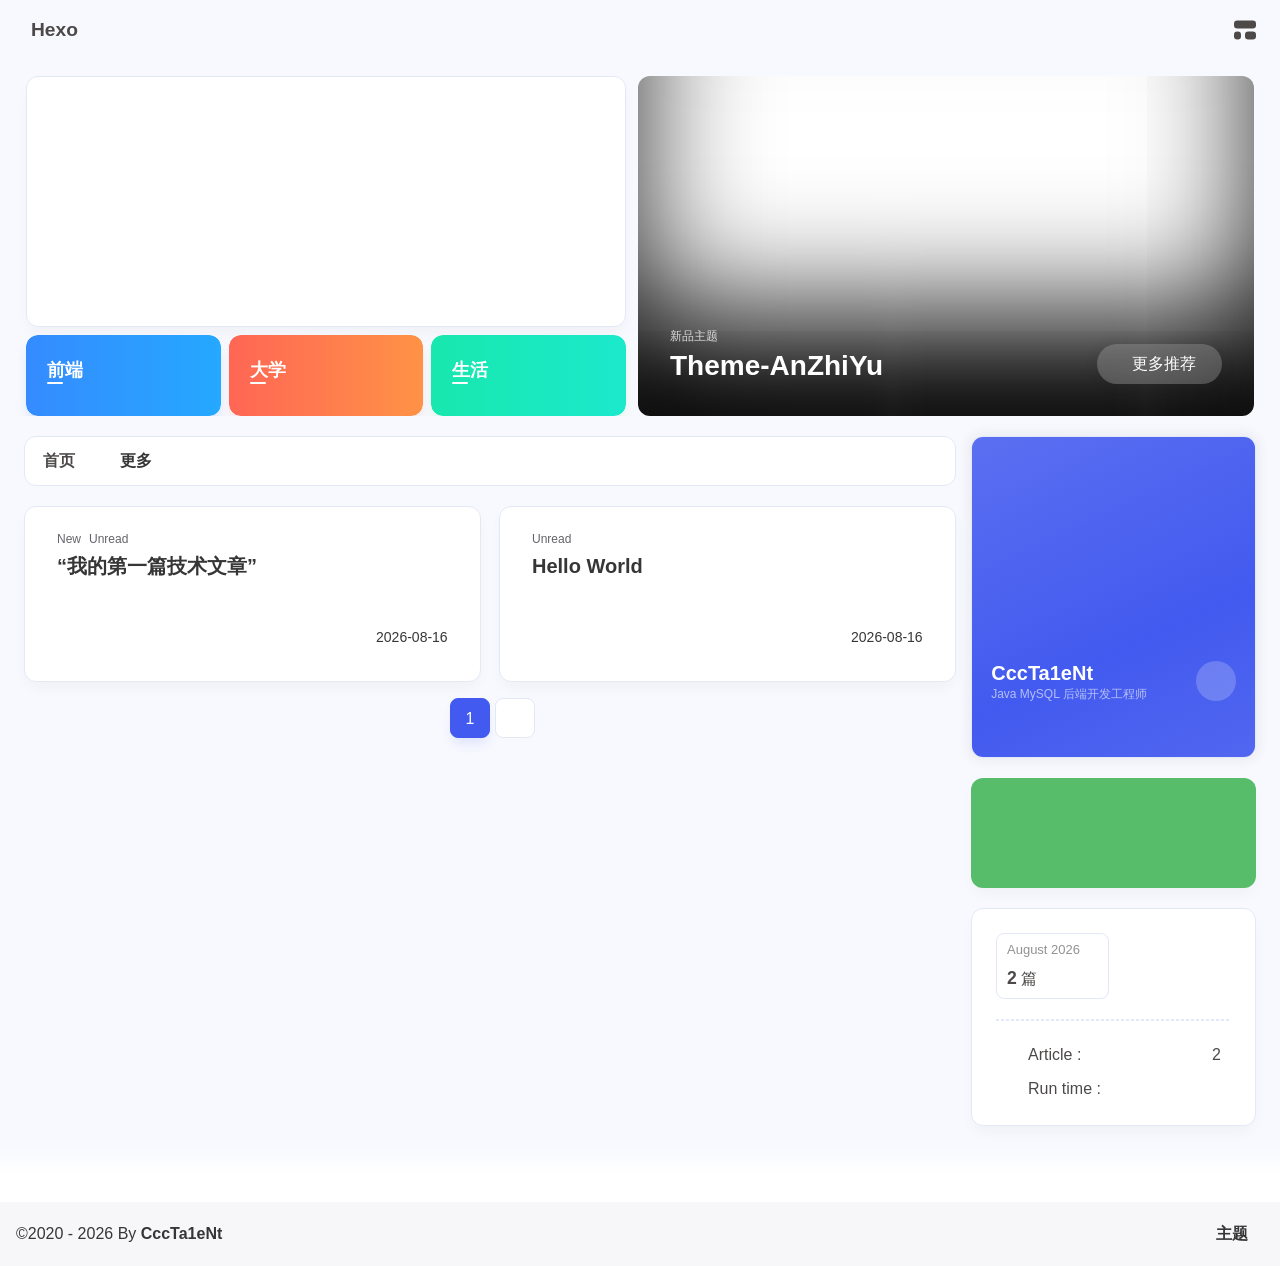
==== index.html @ f7c71536 "Site updated: 2026-08-25 14:00:58" ====
<!DOCTYPE html><html lang="en" data-theme="light"><head><meta charset="UTF-8"><meta http-equiv="X-UA-Compatible" content="IE=edge"><meta name="viewport" content="width=device-width, initial-scale=1.0, user-scalable=no"><title>Hexo - Java MySQL 后端开发工程师</title><meta name="author" content="CccTa1eNt"><meta name="copyright" content="CccTa1eNt"><meta name="format-detection" content="telephone=no"><meta name="theme-color" content="#f7f9fe"><meta name="mobile-web-app-capable" content="yes"><meta name="apple-touch-fullscreen" content="yes"><meta name="apple-mobile-web-app-title" content="Hexo"><meta name="application-name" content="Hexo"><meta name="apple-mobile-web-app-capable" content="yes"><meta name="apple-mobile-web-app-status-bar-style" content="#f7f9fe"><meta property="og:type" content="website"><meta property="og:title" content="Hexo"><meta property="og:url" content="https://cccta1ent.github.io/index.html"><meta property="og:site_name" content="Hexo"><meta property="og:description"><meta property="og:locale" content="en"><meta property="og:image" content="https://cccta1ent.github.io/image/%E5%A4%B4%E5%83%8F.jpg"><meta property="article:author" content="CccTa1eNt"><meta property="article:tag"><meta name="twitter:card" content="summary"><meta name="twitter:image" content="https://cccta1ent.github.io/image/%E5%A4%B4%E5%83%8F.jpg"><meta name="description"><link rel="shortcut icon" href="/favicon.ico"><link rel="canonical" href="https://cccta1ent.github.io/"><link rel="preconnect" href="//cdn.cbd.int"/><meta name="google-site-verification" content="xxx"/><meta name="baidu-site-verification" content="code-xxx"/><meta name="msvalidate.01" content="xxx"/><link rel="stylesheet" href="/css/index.css"><link rel="stylesheet" href="https://cdn.cbd.int/node-snackbar@0.1.16/dist/snackbar.min.css" media="print" onload="this.media='all'"><link rel="stylesheet" href="https://cdn.cbd.int/@fancyapps/ui@6.1.6/dist/fancybox/fancybox.css" media="print" onload="this.media='all'"><script>const GLOBAL_CONFIG = {
  linkPageTop: undefined,
  peoplecanvas: {"enable":true,"img":"https://upload-bbs.miyoushe.com/upload/2024/07/27/125766904/ba62475f396df9de3316a08ed9e65d86_5680958632268053399..png"},
  postHeadAiDescription: {"enable":true,"gptName":"AnZhiYu","mode":"local","switchBtn":false,"btnLink":"https://afdian.net/item/886a79d4db6711eda42a52540025c377","randomNum":3,"basicWordCount":1000,"key":"xxxx","Referer":"https://xx.xx/"},
  diytitle: {"enable":true,"leaveTitle":"w(ﾟДﾟ)w 不要走！再看看嘛！","backTitle":"♪(^∇^*)欢迎肥来！"},
  LA51: undefined,
  greetingBox: undefined,
  twikooEnvId: '',
  commentBarrageConfig:undefined,
  music_page_default: "nav_music",
  root: '/',
  preloader: {"source":3},
  friends_vue_info: undefined,
  navMusic: true,
  mainTone: undefined,
  authorStatus: undefined,
  algolia: undefined,
  localSearch: undefined,
  translate: {"defaultEncoding":2,"translateDelay":0,"msgToTraditionalChinese":"繁","msgToSimplifiedChinese":"简","rightMenuMsgToTraditionalChinese":"转为繁体","rightMenuMsgToSimplifiedChinese":"转为简体"},
  noticeOutdate: undefined,
  highlight: {"plugin":"highlight.js","highlightCopy":true,"highlightLang":true,"highlightHeightLimit":330},
  copy: {
    success: 'Copy successfully',
    error: 'Copy error',
    noSupport: 'The browser does not support'
  },
  relativeDate: {
    homepage: false,
    simplehomepage: true,
    post: false
  },
  runtime: 'days',
  date_suffix: {
    just: 'Just',
    min: 'minutes ago',
    hour: 'hours ago',
    day: 'days ago',
    month: 'months ago'
  },
  copyright: {"copy":true,"copyrightEbable":false,"limitCount":50,"languages":{"author":"Author: CccTa1eNt","link":"Link: ","source":"Source: Hexo","info":"Copyright is owned by the author. For commercial reprints, please contact the author for authorization. For non-commercial reprints, please indicate the source.","copySuccess":"Copy success, copy and reprint please mark the address of this article"}},
  lightbox: 'fancybox',
  Snackbar: {"chs_to_cht":"Traditional Chinese Activated Manually","cht_to_chs":"Simplified Chinese Activated Manually","day_to_night":"Dark Mode Activated Manually","night_to_day":"Light Mode Activated Manually","bgLight":"#425AEF","bgDark":"#1f1f1f","position":"top-center"},
  source: {
    justifiedGallery: {
      js: 'https://cdn.cbd.int/flickr-justified-gallery@2.2.0/dist/fjGallery.min.js',
      css: 'https://cdn.cbd.int/flickr-justified-gallery@2.2.0/dist/fjGallery.css'
    }
  },
  isPhotoFigcaption: false,
  islazyload: true,
  isAnchor: false,
  shortcutKey: undefined,
  autoDarkmode: true
}</script><script id="config-diff">var GLOBAL_CONFIG_SITE = {
  configTitle: 'Hexo',
  title: 'Hexo',
  postAI: '',
  pageFillDescription: '',
  isPost: false,
  isHome: true,
  isHighlightShrink: false,
  isToc: false,
  postUpdate: '2026-08-25 14:00:48',
  postMainColor: '',
}</script><noscript><style type="text/css">
  #nav {
    opacity: 1
  }
  .justified-gallery img {
    opacity: 1
  }

  #recent-posts time,
  #post-meta time {
    display: inline !important
  }
</style></noscript><script>(win=>{
      win.saveToLocal = {
        set: (key, value, ttl) => {
          if (ttl === 0) return
          const now = Date.now()
          const expiry = now + ttl * 86400000
          const item = {
            value,
            expiry
          }
          localStorage.setItem(key, JSON.stringify(item))
        },
      
        get: key => {
          const itemStr = localStorage.getItem(key)
      
          if (!itemStr) {
            return undefined
          }
          const item = JSON.parse(itemStr)
          const now = Date.now()
      
          if (now > item.expiry) {
            localStorage.removeItem(key)
            return undefined
          }
          return item.value
        }
      }
    
      win.getScript = (url, attr = {}) => new Promise((resolve, reject) => {
        const script = document.createElement('script')
        script.src = url
        script.async = true
        script.onerror = reject
        script.onload = script.onreadystatechange = function() {
          const loadState = this.readyState
          if (loadState && loadState !== 'loaded' && loadState !== 'complete') return
          script.onload = script.onreadystatechange = null
          resolve()
        }

        Object.keys(attr).forEach(key => {
          script.setAttribute(key, attr[key])
        })

        document.head.appendChild(script)
      })
    
      win.getCSS = (url, id = false) => new Promise((resolve, reject) => {
        const link = document.createElement('link')
        link.rel = 'stylesheet'
        link.href = url
        if (id) link.id = id
        link.onerror = reject
        link.onload = link.onreadystatechange = function() {
          const loadState = this.readyState
          if (loadState && loadState !== 'loaded' && loadState !== 'complete') return
          link.onload = link.onreadystatechange = null
          resolve()
        }
        document.head.appendChild(link)
      })
    
      win.activateDarkMode = () => {
        document.documentElement.setAttribute('data-theme', 'dark')
        if (document.querySelector('meta[name="theme-color"]') !== null) {
          document.querySelector('meta[name="theme-color"]').setAttribute('content', '#18171d')
        }
      }
      win.activateLightMode = () => {
        document.documentElement.setAttribute('data-theme', 'light')
        if (document.querySelector('meta[name="theme-color"]') !== null) {
          document.querySelector('meta[name="theme-color"]').setAttribute('content', '#f7f9fe')
        }
      }
      const t = saveToLocal.get('theme')
    
          const isDarkMode = window.matchMedia('(prefers-color-scheme: dark)').matches
          const isLightMode = window.matchMedia('(prefers-color-scheme: light)').matches
          const isNotSpecified = window.matchMedia('(prefers-color-scheme: no-preference)').matches
          const hasNoSupport = !isDarkMode && !isLightMode && !isNotSpecified

          if (t === undefined) {
            if (isLightMode) activateLightMode()
            else if (isDarkMode) activateDarkMode()
            else if (isNotSpecified || hasNoSupport) {
              const now = new Date()
              const hour = now.getHours()
              const isNight = hour <= 6 || hour >= 18
              isNight ? activateDarkMode() : activateLightMode()
            }
            window.matchMedia('(prefers-color-scheme: dark)').addListener(e => {
              if (saveToLocal.get('theme') === undefined) {
                e.matches ? activateDarkMode() : activateLightMode()
              }
            })
          } else if (t === 'light') activateLightMode()
          else activateDarkMode()
        
      const asideStatus = saveToLocal.get('aside-status')
      if (asideStatus !== undefined) {
        if (asideStatus === 'hide') {
          document.documentElement.classList.add('hide-aside')
        } else {
          document.documentElement.classList.remove('hide-aside')
        }
      }
    
      const detectApple = () => {
        if(/iPad|iPhone|iPod|Macintosh/.test(navigator.userAgent)){
          document.documentElement.classList.add('apple')
        }
      }
      detectApple()
    })(window)</script><meta name="generator" content="Hexo 8.1.2"></head><body data-type="anzhiyu"><div id="web_bg"></div><div id="an_music_bg"></div><div id="loading-box" onclick="document.getElementById(&quot;loading-box&quot;).classList.add(&quot;loaded&quot;)"><div class="loading-bg"><img class="loading-img nolazyload" alt="加载头像" src="https://npm.elemecdn.com/anzhiyu-blog-static@1.0.4/img/avatar.jpg"/><div class="loading-image-dot"></div></div></div><script>const preloader = {
  endLoading: () => {
    document.getElementById('loading-box').classList.add("loaded");
  },
  initLoading: () => {
    document.getElementById('loading-box').classList.remove("loaded")
  }
}
window.addEventListener('load',()=> { preloader.endLoading() })
setTimeout(function(){preloader.endLoading();},10000)

if (true) {
  document.addEventListener('pjax:send', () => { preloader.initLoading() })
  document.addEventListener('pjax:complete', () => { preloader.endLoading() })
}</script><link rel="stylesheet" href="https://cdn.cbd.int/anzhiyu-theme-static@1.1.10/progress_bar/progress_bar.css"/><script async="async" src="https://cdn.cbd.int/pace-js@1.2.4/pace.min.js" data-pace-options="{ &quot;restartOnRequestAfter&quot;:false,&quot;eventLag&quot;:false}"></script><div class="page" id="body-wrap"><header class="not-top-img" id="page-header"><nav id="nav"><div id="nav-group"><span id="blog_name"><a id="site-name" href="/" accesskey="h"><div class="title">Hexo</div><i class="anzhiyufont anzhiyu-icon-house-chimney"></i></a></span><div class="mask-name-container"><div id="name-container"><a id="page-name" href="javascript:anzhiyu.scrollToDest(0, 500)">PAGE_NAME</a></div></div><div id="menus"></div><div id="nav-right"><div class="nav-button" id="randomPost_button"><a class="site-page" onclick="toRandomPost()" title="Random Post" href="javascript:void(0);"><i class="anzhiyufont anzhiyu-icon-dice"></i></a></div><input id="center-console" type="checkbox"/><label class="widget" for="center-console" title="Console" onclick="anzhiyu.switchConsole();"><i class="left"></i><i class="widget center"></i><i class="widget right"></i></label><div id="console"><div class="console-card-group-reward"><ul class="reward-all console-card"><li class="reward-item"><a href="https://npm.elemecdn.com/anzhiyu-blog@1.1.6/img/post/common/qrcode-weichat.png" target="_blank"><img class="post-qr-code-img" alt="微信" src= "[data-uri]" onerror="this.onerror=null,this.src=&quot;/img/404.jpg&quot;" data-lazy-src="https://npm.elemecdn.com/anzhiyu-blog@1.1.6/img/post/common/qrcode-weichat.png"/></a><div class="post-qr-code-desc">微信</div></li><li class="reward-item"><a href="https://npm.elemecdn.com/anzhiyu-blog@1.1.6/img/post/common/qrcode-alipay.png" target="_blank"><img class="post-qr-code-img" alt="支付宝" src= "[data-uri]" onerror="this.onerror=null,this.src=&quot;/img/404.jpg&quot;" data-lazy-src="https://npm.elemecdn.com/anzhiyu-blog@1.1.6/img/post/common/qrcode-alipay.png"/></a><div class="post-qr-code-desc">支付宝</div></li></ul></div><div class="console-card-group"><div class="console-card-group-left"><div class="console-card" id="card-newest-comments"><div class="card-content"><div class="author-content-item-tips">Interaction</div><span class="author-content-item-title"> Newest Comments</span></div><div class="aside-list"><span>loading...</span></div></div></div><div class="console-card-group-right"><div class="console-card tags"><div class="card-content"><div class="author-content-item-tips">Interests</div><span class="author-content-item-title">Find your area of interest</span></div></div><div class="console-card history"><div class="item-headline"><i class="anzhiyufont anzhiyu-icon-box-archiv"></i><span>Articles</span></div><div class="card-archives"><div class="item-headline"><i class="anzhiyufont anzhiyu-icon-archive"></i><span>Archives</span></div><ul class="card-archive-list"><li class="card-archive-list-item"><a class="card-archive-list-link" href="/archives/2026/08/"><span class="card-archive-list-date">August 2026</span><div class="card-archive-list-count-group"><span class="card-archive-list-count">2</span><span>篇</span></div></a></li></ul></div><hr/></div></div></div><div class="button-group"><div class="console-btn-item"><a class="darkmode_switchbutton" title="Toggle Display Mode" href="javascript:void(0);"><i class="anzhiyufont anzhiyu-icon-moon"></i></a></div><div class="console-btn-item" id="consoleHideAside" onclick="anzhiyu.hideAsideBtn()" title="Toggle Sidebar"><a class="asideSwitch"><i class="anzhiyufont anzhiyu-icon-arrows-left-right"></i></a></div><div class="console-btn-item" id="consoleMusic" onclick="anzhiyu.musicToggle()" title="Toggle Music"><a class="music-switch"><i class="anzhiyufont anzhiyu-icon-music"></i></a></div></div><div class="console-mask" onclick="anzhiyu.hideConsole()" href="javascript:void(0);"></div></div><div class="nav-button" id="nav-totop"><a class="totopbtn" href="javascript:void(0);"><i class="anzhiyufont anzhiyu-icon-arrow-up"></i><span id="percent" onclick="anzhiyu.scrollToDest(0,500)">0</span></a></div><div id="toggle-menu"><a class="site-page" href="javascript:void(0);" title="Toggle"><i class="anzhiyufont anzhiyu-icon-bars"></i></a></div></div></div></nav></header><main id="blog-container"><div id="home_top"><div class="swiper_container_card" style="height: auto;width: 100%"><div id="bannerGroup"><div id="random-banner"><video id="hero-banner-video" style="position:absolute;top:0;left:0;width:100%;height:100%;object-fit:cover;pointer-events:none;z-index:1;" autoplay loop muted playsinline preload="auto"><source src="https://d8j0ntlcm91z4.cloudfront.net/user_38xzZboKViGWJOttwIXH07lWA1P/hf_20260317_100335_dc625816-c3c1-4b00-b93e-4cb301cf5ea5.mp4" type="video/mp4"></video><a id="random-hover" href="javascript:toRandomPost()"><i class="anzhiyufont anzhiyu-icon-paper-plane"></i><div class="bannerText">随便逛逛<i class="anzhiyufont anzhiyu-icon-arrow-right"></i></div></a></div><div class="categoryGroup"><div class="categoryItem" style="box-shadow:var(--anzhiyu-shadow-blue)"><a class="categoryButton blue" href="/categories/%E5%89%8D%E7%AB%AF%E5%BC%80%E5%8F%91/"><span class="categoryButtonText">前端</span><i class="anzhiyufont anzhiyu-icon-dove"></i></a></div><div class="categoryItem" style="box-shadow:var(--anzhiyu-shadow-red)"><a class="categoryButton red" href="/categories/%E5%A4%A7%E5%AD%A6%E7%94%9F%E6%B6%AF/"><span class="categoryButtonText">大学</span><i class="anzhiyufont anzhiyu-icon-fire"></i></a></div><div class="categoryItem" style="box-shadow:var(--anzhiyu-shadow-green)"><a class="categoryButton green" href="/categories/%E7%94%9F%E6%B4%BB%E6%97%A5%E5%B8%B8/"><span class="categoryButtonText">生活</span><i class="anzhiyufont anzhiyu-icon-book"></i></a></div></div></div><div class="topGroup"><div class="recent-post-item" onclick="pjax.loadUrl(&quot;/2026/08/16/hello-world/&quot;)"><div class="post_cover left_radius"><a href="2026/08/16/hello-world/" title="Hello World"><span class="recent-post-top-text">荐</span><img class="post_bg" onerror="this.onerror=null;this.src='/img/404.jpg'" alt="cover"></a></div><div class="recent-post-info"><a class="article-title" href="2026/08/16/hello-world/" title="Hello World">Hello World</a></div></div><div class="recent-post-item" onclick="pjax.loadUrl(&quot;/2026/08/16/%E2%80%9C%E6%88%91%E7%9A%84%E7%AC%AC%E4%B8%80%E7%AF%87%E6%8A%80%E6%9C%AF%E6%96%87%E7%AB%A0%E2%80%9D/&quot;)"><div class="post_cover left_radius"><a href="2026/08/16/“我的第一篇技术文章”/" title="“我的第一篇技术文章”"><span class="recent-post-top-text">荐</span><img class="post_bg" onerror="this.onerror=null;this.src='/img/404.jpg'" alt="cover"></a></div><div class="recent-post-info"><a class="article-title" href="2026/08/16/“我的第一篇技术文章”/" title="“我的第一篇技术文章”">“我的第一篇技术文章”</a></div></div><a class="todayCard" id="todayCard" target="_blank" rel="noopener" href="https://docs.anheyu.com/" style="z-index: 1;"><div class="todayCard-info"><div class="todayCard-tips">新品主题</div><div class="todayCard-title">Theme-AnZhiYu</div></div><img class="todayCard-cover" src= "[data-uri]" onerror="this.onerror=null,this.src=&quot;/img/404.jpg&quot;" data-lazy-src="https://bu.dusays.com/2023/05/13/645fa3cf90d70.webp" onerror="this.onerror=null;this.src='/img/404.jpg'" alt="封面"><div class="banner-button-group"><div class="banner-button" onclick="event.stopPropagation();event.preventDefault();anzhiyu.hideTodayCard();"><i class="anzhiyufont anzhiyu-icon-arrow-circle-right"></i><span class="banner-button-text">更多推荐</span></div></div></a></div><link rel="stylesheet"></div></div><script>(function() {
  function initRandomHover() {
    var banner = document.getElementById('random-banner');
    var hover = document.getElementById('random-hover');
    if (!banner || !hover) return;
    banner.onmouseenter = null;
    banner.onmouseleave = null;
    banner.onmouseenter = function() {
      hover.style.opacity = '1';
      hover.style.paddingLeft = '2rem';
      hover.style.background = 'var(--anzhiyu-theme-op-deep)';
      hover.style.backdropFilter = 'blur(15px)';
      hover.style.webkitBackdropFilter = 'blur(15px)';
      hover.style.transition = '0.3s';
      hover.style.cursor = 'pointer';
      hover.style.transform = 'translateZ(0)';
    };
    banner.onmouseleave = function() {
      hover.style.opacity = '';
      hover.style.paddingLeft = '';
      hover.style.background = '';
      hover.style.backdropFilter = '';
      hover.style.webkitBackdropFilter = '';
      hover.style.transition = '';
      hover.style.cursor = '';
      hover.style.transform = '';
    };
  }
  initRandomHover();
  document.addEventListener('pjax:success', function() {
    setTimeout(initRandomHover, 300);
  });
})();</script><div class="layout" id="content-inner"><div class="recent-posts" id="recent-posts"><div id="categoryBar"><div class="category-bar" id="category-bar"><div id="catalog-bar"><div id="catalog-list"><div class="catalog-list-item" id="首页"><a href="/">首页</a></div></div><div class="category-bar-next" id="category-bar-next" onclick="anzhiyu.scrollCategoryBarToRight()"><i class="anzhiyufont anzhiyu-icon-angle-double-right"></i></div><a class="catalog-more" href="/categories/">更多</a></div></div></div><div class="recent-post-item lastestpost-item" onclick="pjax.loadUrl('/2026/08/16/%E2%80%9C%E6%88%91%E7%9A%84%E7%AC%AC%E4%B8%80%E7%AF%87%E6%8A%80%E6%9C%AF%E6%96%87%E7%AB%A0%E2%80%9D/')"><div class="recent-post-info no-cover"><div class="recent-post-info-top"><div class="recent-post-info-top-tips"><span class="newPost">New</span><a class="unvisited-post" href="/2026/08/16/%E2%80%9C%E6%88%91%E7%9A%84%E7%AC%AC%E4%B8%80%E7%AF%87%E6%8A%80%E6%9C%AF%E6%96%87%E7%AB%A0%E2%80%9D/" title="“我的第一篇技术文章”">Unread</a></div><a class="article-title" href="/2026/08/16/%E2%80%9C%E6%88%91%E7%9A%84%E7%AC%AC%E4%B8%80%E7%AF%87%E6%8A%80%E6%9C%AF%E6%96%87%E7%AB%A0%E2%80%9D/" title="“我的第一篇技术文章”">“我的第一篇技术文章”</a></div><div class="article-meta-wrap"><span class="post-meta-date"><i class="anzhiyufont anzhiyu-icon-calendar-days" style="font-size: 15px; display:none"></i><span class="article-meta-label">Created</span><time datetime="2026-08-16T14:45:43.000Z" title="Created 2026-08-16 22:45:43" time="2026-08-16 22:45:43">2026-08-16</time><time class="time_hidden" datetime="2026-08-16T14:45:43.586Z" title="Updated 2026-08-16 22:45:43" time="2026-08-16 22:45:43">2026-08-16</time></span></div><div class="content"></div></div></div><div class="recent-post-item" onclick="pjax.loadUrl('/2026/08/16/hello-world/')"><div class="recent-post-info no-cover"><div class="recent-post-info-top"><div class="recent-post-info-top-tips"><a class="unvisited-post" href="/2026/08/16/hello-world/" title="Hello World">Unread</a></div><a class="article-title" href="/2026/08/16/hello-world/" title="Hello World">Hello World</a></div><div class="article-meta-wrap"><span class="post-meta-date"><i class="anzhiyufont anzhiyu-icon-calendar-days" style="font-size: 15px; display:none"></i><span class="article-meta-label">Created</span><time datetime="2026-08-16T14:39:19.899Z" title="Created 2026-08-16 22:39:19" time="2026-08-16 22:39:19">2026-08-16</time><time class="time_hidden" datetime="2026-08-16T14:39:19.899Z" title="Updated 2026-08-16 22:39:19" time="2026-08-16 22:39:19">2026-08-16</time></span></div><div class="content">Welcome to Hexo! This is your very first post. Check documentation for more info. If you get any problems when using Hexo, you can find the answer in troubleshooting or you can ask me on GitHub.
Quick StartCreate a new post1$ hexo new &quot;My New Post&quot;

More info: Writing
Run server1$ hexo server

More info: Server
Generate static files1$ hexo generate

More info: Generating
Deploy to remote sites1$ hexo deploy

More info: Deployment
</div></div></div><nav id="pagination"><div class="pagination"><span class="page-number current">1</span><div class="toPageGroup"><input id="toPageText" oninput="value=value.replace(/[^0-9]/g,'')" maxlength="3" onkeyup="this.value=this.value.replace(/[^u4e00-u9fa5w]/g,'')" aria-label="toPage"><a id="toPageButton" onclick="anzhiyu.toPage()"><i class="anzhiyufont anzhiyu-icon-angles-right" style="font-weight: inherit; font-size: 1rem;"></i></a></div></div></nav></div><div class="aside-content" id="aside-content"><div class="card-widget card-info"><div class="card-content"><div class="author-info-avatar"><img class="avatar-img" src= "[data-uri]" onerror="this.onerror=null,this.src=&quot;/img/404.jpg&quot;" data-lazy-src="/image/%E5%A4%B4%E5%83%8F.jpg" onerror="this.onerror=null;this.src='/img/friend_404.gif'" alt="avatar"/></div><div class="author-info__description"><div style="line-height:1.38;margin:0.6rem 0;text-align:justify;color:rgba(255, 255, 255, 0.8);">Hi，我是<b style="color:#fff">CccTa1eNt</b>，一位正在学习<b style="color:#fff">Java后端</b>的大学生</div><div style="line-height:1.38;margin:0.6rem 0;text-align:justify;color:rgba(255, 255, 255, 0.8);">在这里会记录我的<b style="color:#fff">学习笔记和心得</b>，还有对<b style="color:#fff">项目</b>的一些展示</div></div><div class="author-info__bottom-group"><a class="author-info__bottom-group-left" href="/"><h1 class="author-info__name">CccTa1eNt</h1><div class="author-info__desc">Java MySQL 后端开发工程师</div></a><div class="card-info-social-icons is-center"><a class="social-icon faa-parent animated-hover" href="https://github.com/CccTa1eNt" target="_blank" title="Github"><i class="anzhiyufont anzhiyu-icon-github"></i></a></div></div></div></div><div class="card-widget anzhiyu-right-widget" id="card-wechat" onclick="null"><div id="flip-wrapper"><div id="flip-content"><div class="face" style="background: url(https://bu.dusays.com/2023/01/13/63c02edf44033.png) center center / 100% no-repeat"></div><div class="back face" style="background: url(https://bu.dusays.com/2023/05/13/645fa415e8694.png) center center / 100% no-repeat"></div></div></div></div><div class="sticky_layout"><div class="card-widget"><div class="card-archives"><div class="item-headline"><i class="anzhiyufont anzhiyu-icon-archive"></i><span>Archives</span></div><ul class="card-archive-list"><li class="card-archive-list-item"><a class="card-archive-list-link" href="/archives/2026/08/"><span class="card-archive-list-date">August 2026</span><div class="card-archive-list-count-group"><span class="card-archive-list-count">2</span><span>篇</span></div></a></li></ul></div><hr/><div class="card-webinfo"><div class="item-headline"><i class="anzhiyufont anzhiyu-icon-chart-line"></i><span>Info</span></div><div class="webinfo"><div class="webinfo-item"><div class="webinfo-item-title"><i class="anzhiyufont anzhiyu-icon-file-lines"></i><div class="item-name">Article :</div></div><div class="item-count">2</div></div><div class="webinfo-item"><div class="webinfo-item-title"><i class="anzhiyufont anzhiyu-icon-stopwatch"></i><div class="item-name">Run time :</div></div><div class="item-count" id="runtimeshow" data-publishDate="2021-03-31T16:00:00.000Z"><i class="anzhiyufont anzhiyu-icon-spinner anzhiyu-spin"></i></div></div></div></div></div></div></div></div></main><footer id="footer"><div id="footer-wrap"></div><div id="footer-bar"><div class="footer-bar-links"><div class="footer-bar-left"><div id="footer-bar-tips"><div class="copyright">&copy;2020 - 2026 By <a class="footer-bar-link" href="/" title="CccTa1eNt" target="_blank">CccTa1eNt</a></div></div><div id="footer-type-tips"></div></div><div class="footer-bar-right"><a class="footer-bar-link" target="_blank" rel="noopener" href="https://github.com/anzhiyu-c/hexo-theme-anzhiyu" title="主题">主题</a></div></div></div></footer></div><div id="sidebar"><div id="menu-mask"></div><div id="sidebar-menus"><div class="sidebar-site-data site-data is-center"><a href="/archives/" title="archive"><div class="headline">Articles</div><div class="length-num">2</div></a><a href="/tags/" title="tag"><div class="headline">Tags</div><div class="length-num">0</div></a><a href="/categories/" title="category"><div class="headline">Categories</div><div class="length-num">0</div></a></div><span class="sidebar-menu-item-title">Function</span><div class="sidebar-menu-item"><a class="darkmode_switchbutton menu-child" href="javascript:void(0);" title="Display Mode"><i class="anzhiyufont anzhiyu-icon-circle-half-stroke"></i><span>Display Mode</span></a></div><div class="back-menu-list-groups"><div class="back-menu-list-group"><div class="back-menu-list-title">网页</div><div class="back-menu-list"><a class="back-menu-item" target="_blank" rel="noopener" href="https://hexo.anheyu.com/" title="博客"><img class="back-menu-item-icon" src= "[data-uri]" onerror="this.onerror=null,this.src=&quot;/img/404.jpg&quot;" data-lazy-src="/img/favicon.ico" alt="博客"/><span class="back-menu-item-text">博客</span></a></div></div><div class="back-menu-list-group"><div class="back-menu-list-title">项目</div><div class="back-menu-list"><a class="back-menu-item" target="_blank" rel="noopener" href="https://image.anheyu.com/" title="安知鱼图床"><img class="back-menu-item-icon" src= "[data-uri]" onerror="this.onerror=null,this.src=&quot;/img/404.jpg&quot;" data-lazy-src="https://image.anheyu.com/favicon.ico" alt="安知鱼图床"/><span class="back-menu-item-text">安知鱼图床</span></a></div></div></div><span class="sidebar-menu-item-title">标签</span></div></div><div id="rightside"><div id="rightside-config-hide"><button id="translateLink" type="button" title="Switch Between Traditional Chinese And Simplified Chinese">繁</button><button id="darkmode" type="button" title="Switch Between Light And Dark Mode"><i class="anzhiyufont anzhiyu-icon-circle-half-stroke"></i></button><button id="hide-aside-btn" type="button" title="Toggle between single-column and double-column"><i class="anzhiyufont anzhiyu-icon-arrows-left-right"></i></button></div><div id="rightside-config-show"><button id="rightside-config" type="button" title="Setting"><i class="anzhiyufont anzhiyu-icon-gear"></i></button><button id="go-up" type="button" title="Back To Top"><i class="anzhiyufont anzhiyu-icon-arrow-up"></i></button></div></div><div id="nav-music"><a id="nav-music-hoverTips" onclick="anzhiyu.musicToggle()" accesskey="m">播放音乐</a><div id="console-music-bg"></div><meting-js id="7568426530" server="netease" type="playlist" mutex="true" preload="none" theme="var(--anzhiyu-main)" data-lrctype="0" order="random" volume="0.7"></meting-js></div><div id="rightMenu"><div class="rightMenu-group rightMenu-small"><div class="rightMenu-item" id="menu-backward"><i class="anzhiyufont anzhiyu-icon-arrow-left"></i></div><div class="rightMenu-item" id="menu-forward"><i class="anzhiyufont anzhiyu-icon-arrow-right"></i></div><div class="rightMenu-item" id="menu-refresh"><i class="anzhiyufont anzhiyu-icon-arrow-rotate-right" style="font-size: 1rem;"></i></div><div class="rightMenu-item" id="menu-top"><i class="anzhiyufont anzhiyu-icon-arrow-up"></i></div></div><div class="rightMenu-group rightMenu-line rightMenuPlugin"><div class="rightMenu-item" id="menu-copytext"><i class="anzhiyufont anzhiyu-icon-copy"></i><span>复制选中文本</span></div><div class="rightMenu-item" id="menu-pastetext"><i class="anzhiyufont anzhiyu-icon-paste"></i><span>粘贴文本</span></div><a class="rightMenu-item" id="menu-commenttext"><i class="anzhiyufont anzhiyu-icon-comment-medical"></i><span>引用到评论</span></a><div class="rightMenu-item" id="menu-newwindow"><i class="anzhiyufont anzhiyu-icon-window-restore"></i><span>新窗口打开</span></div><div class="rightMenu-item" id="menu-copylink"><i class="anzhiyufont anzhiyu-icon-link"></i><span>复制链接地址</span></div><div class="rightMenu-item" id="menu-copyimg"><i class="anzhiyufont anzhiyu-icon-images"></i><span>复制此图片</span></div><div class="rightMenu-item" id="menu-downloadimg"><i class="anzhiyufont anzhiyu-icon-download"></i><span>下载此图片</span></div><div class="rightMenu-item" id="menu-newwindowimg"><i class="anzhiyufont anzhiyu-icon-window-restore"></i><span>新窗口打开图片</span></div><div class="rightMenu-item" id="menu-search"><i class="anzhiyufont anzhiyu-icon-magnifying-glass"></i><span>站内搜索</span></div><div class="rightMenu-item" id="menu-searchBaidu"><i class="anzhiyufont anzhiyu-icon-magnifying-glass"></i><span>百度搜索</span></div><div class="rightMenu-item" id="menu-music-toggle"><i class="anzhiyufont anzhiyu-icon-play"></i><span>播放音乐</span></div><div class="rightMenu-item" id="menu-music-back"><i class="anzhiyufont anzhiyu-icon-backward"></i><span>切换到上一首</span></div><div class="rightMenu-item" id="menu-music-forward"><i class="anzhiyufont anzhiyu-icon-forward"></i><span>切换到下一首</span></div><div class="rightMenu-item" id="menu-music-playlist" onclick="window.open(&quot;https://y.qq.com/n/ryqq/playlist/8802438608&quot;, &quot;_blank&quot;);" style="display: none;"><i class="anzhiyufont anzhiyu-icon-radio"></i><span>查看所有歌曲</span></div><div class="rightMenu-item" id="menu-music-copyMusicName"><i class="anzhiyufont anzhiyu-icon-copy"></i><span>复制歌名</span></div></div><div class="rightMenu-group rightMenu-line rightMenuOther"><a class="rightMenu-item menu-link" id="menu-randomPost"><i class="anzhiyufont anzhiyu-icon-shuffle"></i><span>随便逛逛</span></a><a class="rightMenu-item menu-link" href="/categories/"><i class="anzhiyufont anzhiyu-icon-cube"></i><span>博客分类</span></a><a class="rightMenu-item menu-link" href="/tags/"><i class="anzhiyufont anzhiyu-icon-tags"></i><span>文章标签</span></a></div><div class="rightMenu-group rightMenu-line rightMenuOther"><a class="rightMenu-item" id="menu-copy" href="javascript:void(0);"><i class="anzhiyufont anzhiyu-icon-copy"></i><span>复制地址</span></a><a class="rightMenu-item" id="menu-commentBarrage" href="javascript:void(0);"><i class="anzhiyufont anzhiyu-icon-message"></i><span class="menu-commentBarrage-text">关闭热评</span></a><a class="rightMenu-item" id="menu-darkmode" href="javascript:void(0);"><i class="anzhiyufont anzhiyu-icon-circle-half-stroke"></i><span class="menu-darkmode-text">深色模式</span></a><a class="rightMenu-item" id="menu-translate" href="javascript:void(0);"><i class="anzhiyufont anzhiyu-icon-language"></i><span>轉為繁體</span></a></div></div><div id="rightmenu-mask"></div><div><script src="/js/utils.js"></script><script src="/js/main.js"></script><script src="/js/tw_cn.js"></script><script src="https://cdn.cbd.int/@fancyapps/ui@6.1.6/dist/fancybox/fancybox.umd.js"></script><script src="https://cdn.cbd.int/instant.page@5.2.0/instantpage.js" type="module"></script><script src="https://cdn.cbd.int/vanilla-lazyload@19.1.3/dist/lazyload.iife.min.js"></script><script src="https://cdn.cbd.int/node-snackbar@0.1.16/dist/snackbar.min.js"></script><canvas id="universe"></canvas><script async src="https://npm.elemecdn.com/anzhiyu-theme-static@1.0.0/dark/dark.js"></script><script>// 消除控制台打印
var HoldLog = console.log;
console.log = function () {};
let now1 = new Date();
queueMicrotask(() => {
  const Log = function () {
    HoldLog.apply(console, arguments);
  }; //在恢复前输出日志
  const grt = new Date("04/01/2021 00:00:00"); //此处修改你的建站时间或者网站上线时间
  now1.setTime(now1.getTime() + 250);
  const days = (now1 - grt) / 1000 / 60 / 60 / 24;
  const dnum = Math.floor(days);
  const ascll = [
    `欢迎使用安知鱼!`,
    `生活明朗, 万物可爱`,
    `
        
       █████╗ ███╗   ██╗███████╗██╗  ██╗██╗██╗   ██╗██╗   ██╗
      ██╔══██╗████╗  ██║╚══███╔╝██║  ██║██║╚██╗ ██╔╝██║   ██║
      ███████║██╔██╗ ██║  ███╔╝ ███████║██║ ╚████╔╝ ██║   ██║
      ██╔══██║██║╚██╗██║ ███╔╝  ██╔══██║██║  ╚██╔╝  ██║   ██║
      ██║  ██║██║ ╚████║███████╗██║  ██║██║   ██║   ╚██████╔╝
      ╚═╝  ╚═╝╚═╝  ╚═══╝╚══════╝╚═╝  ╚═╝╚═╝   ╚═╝    ╚═════╝
        
        `,
    "已上线",
    dnum,
    "天",
    "©2020 By 安知鱼 V1.7.1",
  ];
  const ascll2 = [`NCC2-036`, `调用前置摄像头拍照成功，识别为【小笨蛋】.`, `Photo captured: `, `🤪`];

  setTimeout(
    Log.bind(
      console,
      `\n%c${ascll[0]} %c ${ascll[1]} %c ${ascll[2]} %c${ascll[3]}%c ${ascll[4]}%c ${ascll[5]}\n\n%c ${ascll[6]}\n`,
      "color:#425AEF",
      "",
      "color:#425AEF",
      "color:#425AEF",
      "",
      "color:#425AEF",
      ""
    )
  );
  setTimeout(
    Log.bind(
      console,
      `%c ${ascll2[0]} %c ${ascll2[1]} %c \n${ascll2[2]} %c\n${ascll2[3]}\n`,
      "color:white; background-color:#4fd953",
      "",
      "",
      'background:url("https://npm.elemecdn.com/anzhiyu-blog@1.1.6/img/post/common/tinggge.gif") no-repeat;font-size:450%'
    )
  );

  setTimeout(Log.bind(console, "%c WELCOME %c 你好，小笨蛋.", "color:white; background-color:#4f90d9", ""));

  setTimeout(
    console.warn.bind(
      console,
      "%c ⚡ Powered by 安知鱼 %c 你正在访问 CccTa1eNt 的博客.",
      "color:white; background-color:#f0ad4e",
      ""
    )
  );

  setTimeout(Log.bind(console, "%c W23-12 %c 你已打开控制台.", "color:white; background-color:#4f90d9", ""));

  setTimeout(
    console.warn.bind(console, "%c S013-782 %c 你现在正处于监控中.", "color:white; background-color:#d9534f", "")
  );
});</script><script async src="/anzhiyu/random.js"></script><div class="js-pjax"><script>if (typeof gsap === "object") {
  getScript("/js/anzhiyu/people.js", {defer:true})
} else {
  getScript("https://cdn.cbd.int/anzhiyu-theme-static@1.0.0/gsap/gsap.min.js").then(()=>{
    getScript("/js/anzhiyu/people.js", {defer:true})
  });
}</script><input type="hidden" name="page-type" id="page-type" value="anzhiyu"></div><script>var visitorMail = "";
</script><script async data-pjax src="https://cdn.cbd.int/anzhiyu-theme-static@1.0.0/waterfall/waterfall.js"></script><script src="https://cdn.cbd.int/qrcodejs@1.0.0/qrcode.min.js"></script><link rel="stylesheet" href="https://cdn.cbd.int/anzhiyu-theme-static@1.1.9/icon/ali_iconfont_css.css"><link rel="stylesheet" href="https://cdn.cbd.int/anzhiyu-theme-static@1.0.0/aplayer/APlayer.min.css" media="print" onload="this.media='all'"><script src="https://cdn.cbd.int/anzhiyu-blog-static@1.0.1/js/APlayer.min.js"></script><script src="https://cdn.cbd.int/hexo-anzhiyu-music@1.0.1/assets/js/Meting2.min.js"></script><script src="https://cdn.cbd.int/pjax@0.2.8/pjax.min.js"></script><script>let pjaxSelectors = ["head > title","#config-diff","#body-wrap","#rightside-config-hide","#rightside-config-show",".js-pjax"]
var pjax = new Pjax({
  elements: 'a:not([target="_blank"])',
  selectors: pjaxSelectors,
  cacheBust: false,
  analytics: false,
  scrollRestoration: false
})

document.addEventListener('pjax:send', function () {
  // removeEventListener scroll 
  anzhiyu.removeGlobalFnEvent('pjax')
  anzhiyu.removeGlobalFnEvent('themeChange')

  document.getElementById('rightside').classList.remove('rightside-show')
  
  if (window.aplayers) {
    for (let i = 0; i < window.aplayers.length; i++) {
      if (!window.aplayers[i].options.fixed) {
        window.aplayers[i].destroy()
      }
    }
  }

  typeof typed === 'object' && typed.destroy()

  //reset readmode
  const $bodyClassList = document.body.classList
  $bodyClassList.contains('read-mode') && $bodyClassList.remove('read-mode')
})

document.addEventListener('pjax:complete', function () {
  window.refreshFn()

  document.querySelectorAll('script[data-pjax]').forEach(item => {
    const newScript = document.createElement('script')
    const content = item.text || item.textContent || item.innerHTML || ""
    Array.from(item.attributes).forEach(attr => newScript.setAttribute(attr.name, attr.value))
    newScript.appendChild(document.createTextNode(content))
    item.parentNode.replaceChild(newScript, item)
  })

  GLOBAL_CONFIG.islazyload && window.lazyLoadInstance.update()

  typeof panguInit === 'function' && panguInit()

  // google analytics
  typeof gtag === 'function' && gtag('config', '', {'page_path': window.location.pathname});

  // baidu analytics
  typeof _hmt === 'object' && _hmt.push(['_trackPageview',window.location.pathname]);

  typeof loadMeting === 'function' && document.getElementsByClassName('aplayer').length && loadMeting()

  // prismjs
  typeof Prism === 'object' && Prism.highlightAll()
})

document.addEventListener('pjax:error', e => {
  if (e.request.status === 404) {
    pjax.loadUrl('/404.html')
  }
})</script><script charset="UTF-8" src="https://cdn.cbd.int/anzhiyu-theme-static@1.1.5/accesskey/accesskey.js"></script></div><div id="popup-window"><div class="popup-window-title">通知</div><div class="popup-window-divider"></div><div class="popup-window-content"><div class="popup-tip">你好呀</div><div class="popup-link"><i class="anzhiyufont anzhiyu-icon-arrow-circle-right"></i></div></div></div></body></html>
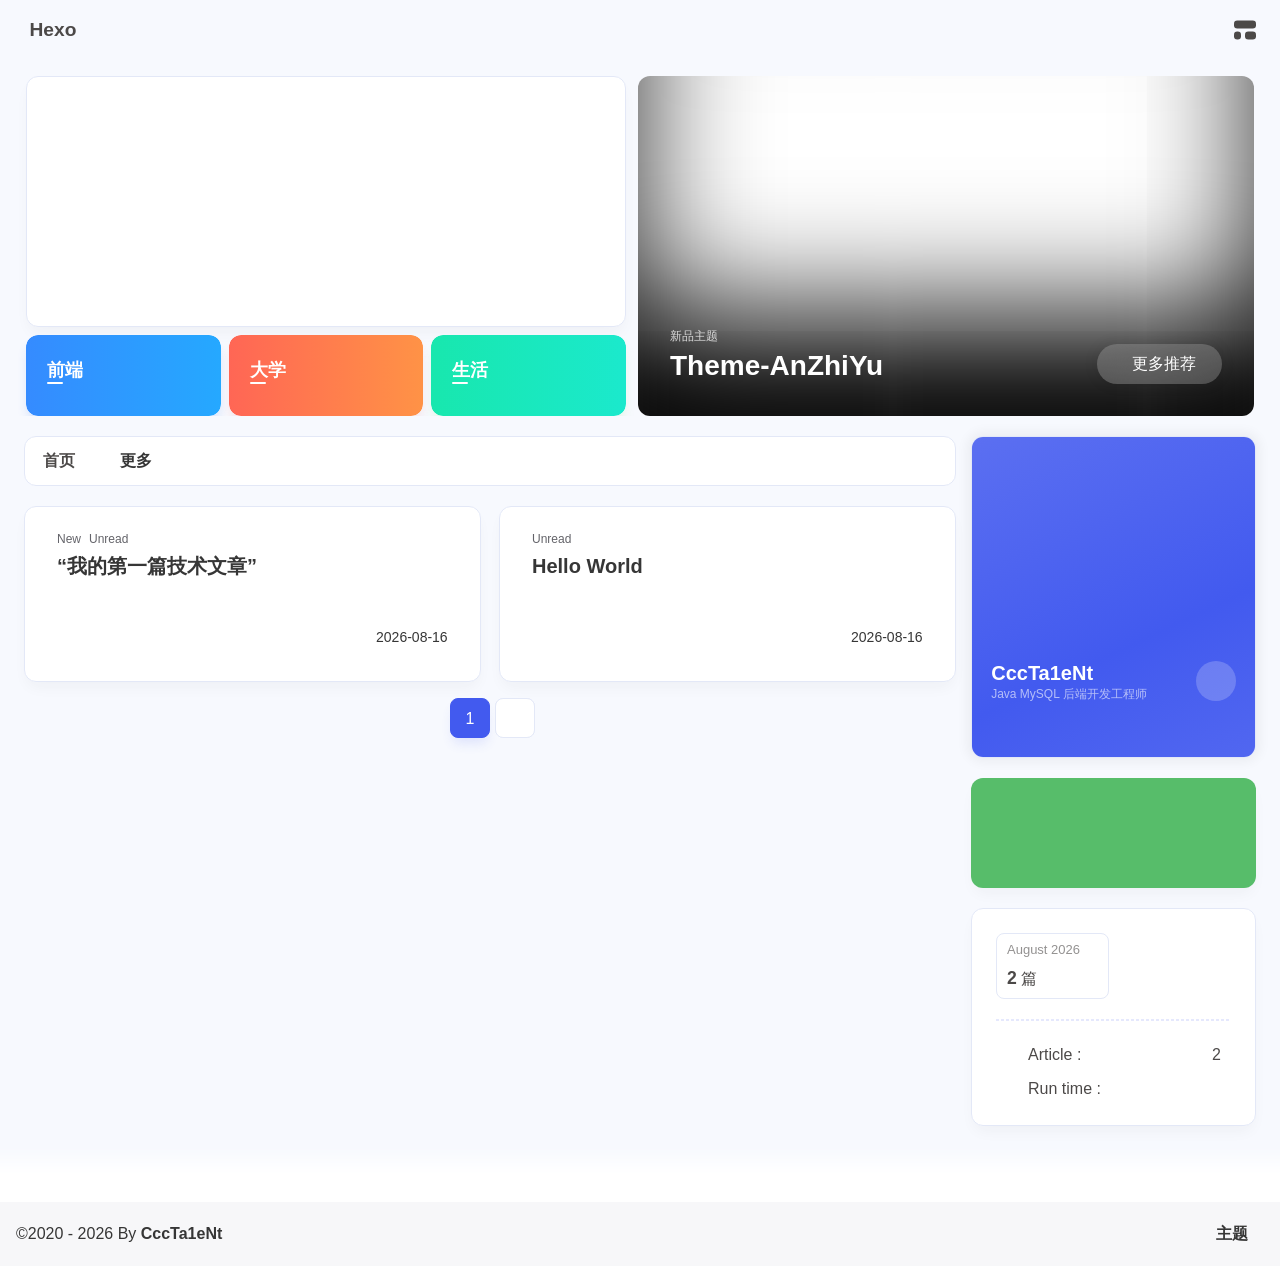
==== commit e8c1d7cf: "Site updated: 2026-08-25 14:09:38" ====
--- a/index.html
+++ b/index.html
@@ -60,7 +60,7 @@
   isHome: true,
   isHighlightShrink: false,
   isToc: false,
-  postUpdate: '2026-08-25 14:00:48',
+  postUpdate: '2026-08-25 14:09:27',
   postMainColor: '',
 }</script><noscript><style type="text/css">
   #nav {
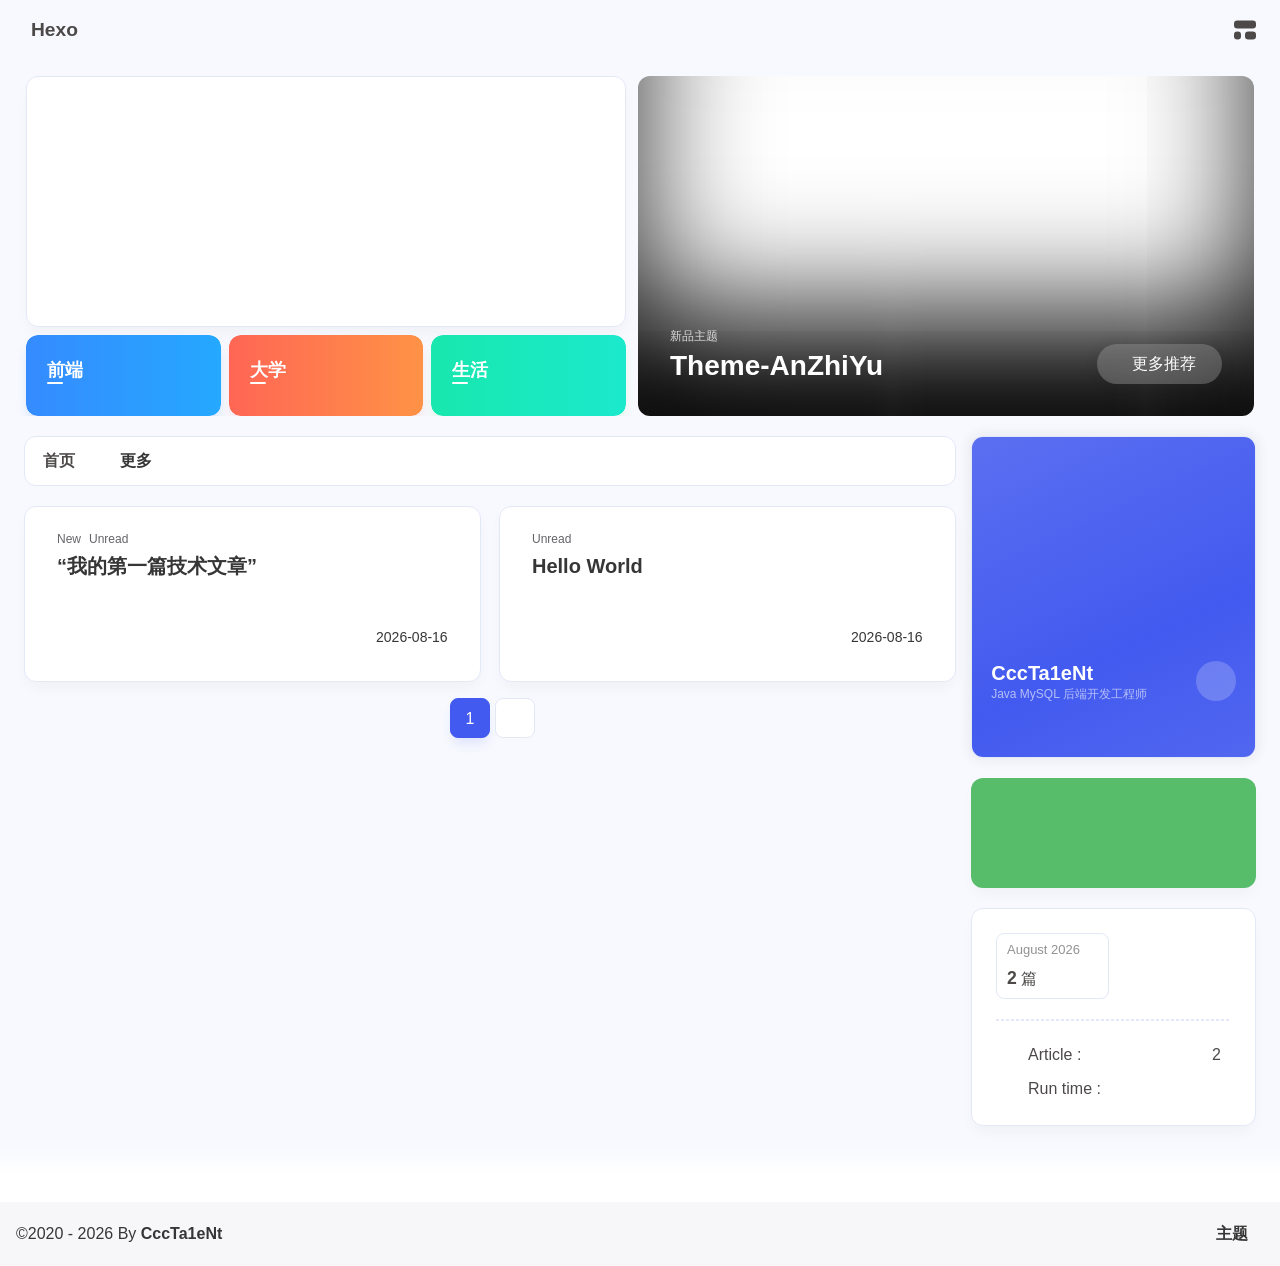
==== commit e64fc5fc: "Site updated: 2026-08-25 14:15:47" ====
--- a/index.html
+++ b/index.html
@@ -60,7 +60,7 @@
   isHome: true,
   isHighlightShrink: false,
   isToc: false,
-  postUpdate: '2026-08-25 14:09:27',
+  postUpdate: '2026-08-25 14:15:35',
   postMainColor: '',
 }</script><noscript><style type="text/css">
   #nav {
@@ -203,7 +203,7 @@
 if (true) {
   document.addEventListener('pjax:send', () => { preloader.initLoading() })
   document.addEventListener('pjax:complete', () => { preloader.endLoading() })
-}</script><link rel="stylesheet" href="https://cdn.cbd.int/anzhiyu-theme-static@1.1.10/progress_bar/progress_bar.css"/><script async="async" src="https://cdn.cbd.int/pace-js@1.2.4/pace.min.js" data-pace-options="{ &quot;restartOnRequestAfter&quot;:false,&quot;eventLag&quot;:false}"></script><div class="page" id="body-wrap"><header class="not-top-img" id="page-header"><nav id="nav"><div id="nav-group"><span id="blog_name"><a id="site-name" href="/" accesskey="h"><div class="title">Hexo</div><i class="anzhiyufont anzhiyu-icon-house-chimney"></i></a></span><div class="mask-name-container"><div id="name-container"><a id="page-name" href="javascript:anzhiyu.scrollToDest(0, 500)">PAGE_NAME</a></div></div><div id="menus"></div><div id="nav-right"><div class="nav-button" id="randomPost_button"><a class="site-page" onclick="toRandomPost()" title="Random Post" href="javascript:void(0);"><i class="anzhiyufont anzhiyu-icon-dice"></i></a></div><input id="center-console" type="checkbox"/><label class="widget" for="center-console" title="Console" onclick="anzhiyu.switchConsole();"><i class="left"></i><i class="widget center"></i><i class="widget right"></i></label><div id="console"><div class="console-card-group-reward"><ul class="reward-all console-card"><li class="reward-item"><a href="https://npm.elemecdn.com/anzhiyu-blog@1.1.6/img/post/common/qrcode-weichat.png" target="_blank"><img class="post-qr-code-img" alt="微信" src= "[data-uri]" onerror="this.onerror=null,this.src=&quot;/img/404.jpg&quot;" data-lazy-src="https://npm.elemecdn.com/anzhiyu-blog@1.1.6/img/post/common/qrcode-weichat.png"/></a><div class="post-qr-code-desc">微信</div></li><li class="reward-item"><a href="https://npm.elemecdn.com/anzhiyu-blog@1.1.6/img/post/common/qrcode-alipay.png" target="_blank"><img class="post-qr-code-img" alt="支付宝" src= "[data-uri]" onerror="this.onerror=null,this.src=&quot;/img/404.jpg&quot;" data-lazy-src="https://npm.elemecdn.com/anzhiyu-blog@1.1.6/img/post/common/qrcode-alipay.png"/></a><div class="post-qr-code-desc">支付宝</div></li></ul></div><div class="console-card-group"><div class="console-card-group-left"><div class="console-card" id="card-newest-comments"><div class="card-content"><div class="author-content-item-tips">Interaction</div><span class="author-content-item-title"> Newest Comments</span></div><div class="aside-list"><span>loading...</span></div></div></div><div class="console-card-group-right"><div class="console-card tags"><div class="card-content"><div class="author-content-item-tips">Interests</div><span class="author-content-item-title">Find your area of interest</span></div></div><div class="console-card history"><div class="item-headline"><i class="anzhiyufont anzhiyu-icon-box-archiv"></i><span>Articles</span></div><div class="card-archives"><div class="item-headline"><i class="anzhiyufont anzhiyu-icon-archive"></i><span>Archives</span></div><ul class="card-archive-list"><li class="card-archive-list-item"><a class="card-archive-list-link" href="/archives/2026/08/"><span class="card-archive-list-date">August 2026</span><div class="card-archive-list-count-group"><span class="card-archive-list-count">2</span><span>篇</span></div></a></li></ul></div><hr/></div></div></div><div class="button-group"><div class="console-btn-item"><a class="darkmode_switchbutton" title="Toggle Display Mode" href="javascript:void(0);"><i class="anzhiyufont anzhiyu-icon-moon"></i></a></div><div class="console-btn-item" id="consoleHideAside" onclick="anzhiyu.hideAsideBtn()" title="Toggle Sidebar"><a class="asideSwitch"><i class="anzhiyufont anzhiyu-icon-arrows-left-right"></i></a></div><div class="console-btn-item" id="consoleMusic" onclick="anzhiyu.musicToggle()" title="Toggle Music"><a class="music-switch"><i class="anzhiyufont anzhiyu-icon-music"></i></a></div></div><div class="console-mask" onclick="anzhiyu.hideConsole()" href="javascript:void(0);"></div></div><div class="nav-button" id="nav-totop"><a class="totopbtn" href="javascript:void(0);"><i class="anzhiyufont anzhiyu-icon-arrow-up"></i><span id="percent" onclick="anzhiyu.scrollToDest(0,500)">0</span></a></div><div id="toggle-menu"><a class="site-page" href="javascript:void(0);" title="Toggle"><i class="anzhiyufont anzhiyu-icon-bars"></i></a></div></div></div></nav></header><main id="blog-container"><div id="home_top"><div class="swiper_container_card" style="height: auto;width: 100%"><div id="bannerGroup"><div id="random-banner"><video id="hero-banner-video" style="position:absolute;top:0;left:0;width:100%;height:100%;object-fit:cover;pointer-events:none;z-index:1;" autoplay loop muted playsinline preload="auto"><source src="https://d8j0ntlcm91z4.cloudfront.net/user_38xzZboKViGWJOttwIXH07lWA1P/hf_20260317_100335_dc625816-c3c1-4b00-b93e-4cb301cf5ea5.mp4" type="video/mp4"></video><a id="random-hover" href="javascript:toRandomPost()"><i class="anzhiyufont anzhiyu-icon-paper-plane"></i><div class="bannerText">随便逛逛<i class="anzhiyufont anzhiyu-icon-arrow-right"></i></div></a></div><div class="categoryGroup"><div class="categoryItem" style="box-shadow:var(--anzhiyu-shadow-blue)"><a class="categoryButton blue" href="/categories/%E5%89%8D%E7%AB%AF%E5%BC%80%E5%8F%91/"><span class="categoryButtonText">前端</span><i class="anzhiyufont anzhiyu-icon-dove"></i></a></div><div class="categoryItem" style="box-shadow:var(--anzhiyu-shadow-red)"><a class="categoryButton red" href="/categories/%E5%A4%A7%E5%AD%A6%E7%94%9F%E6%B6%AF/"><span class="categoryButtonText">大学</span><i class="anzhiyufont anzhiyu-icon-fire"></i></a></div><div class="categoryItem" style="box-shadow:var(--anzhiyu-shadow-green)"><a class="categoryButton green" href="/categories/%E7%94%9F%E6%B4%BB%E6%97%A5%E5%B8%B8/"><span class="categoryButtonText">生活</span><i class="anzhiyufont anzhiyu-icon-book"></i></a></div></div></div><div class="topGroup"><div class="recent-post-item" onclick="pjax.loadUrl(&quot;/2026/08/16/hello-world/&quot;)"><div class="post_cover left_radius"><a href="2026/08/16/hello-world/" title="Hello World"><span class="recent-post-top-text">荐</span><img class="post_bg" onerror="this.onerror=null;this.src='/img/404.jpg'" alt="cover"></a></div><div class="recent-post-info"><a class="article-title" href="2026/08/16/hello-world/" title="Hello World">Hello World</a></div></div><div class="recent-post-item" onclick="pjax.loadUrl(&quot;/2026/08/16/%E2%80%9C%E6%88%91%E7%9A%84%E7%AC%AC%E4%B8%80%E7%AF%87%E6%8A%80%E6%9C%AF%E6%96%87%E7%AB%A0%E2%80%9D/&quot;)"><div class="post_cover left_radius"><a href="2026/08/16/“我的第一篇技术文章”/" title="“我的第一篇技术文章”"><span class="recent-post-top-text">荐</span><img class="post_bg" onerror="this.onerror=null;this.src='/img/404.jpg'" alt="cover"></a></div><div class="recent-post-info"><a class="article-title" href="2026/08/16/“我的第一篇技术文章”/" title="“我的第一篇技术文章”">“我的第一篇技术文章”</a></div></div><a class="todayCard" id="todayCard" target="_blank" rel="noopener" href="https://docs.anheyu.com/" style="z-index: 1;"><div class="todayCard-info"><div class="todayCard-tips">新品主题</div><div class="todayCard-title">Theme-AnZhiYu</div></div><img class="todayCard-cover" src= "[data-uri]" onerror="this.onerror=null,this.src=&quot;/img/404.jpg&quot;" data-lazy-src="https://bu.dusays.com/2023/05/13/645fa3cf90d70.webp" onerror="this.onerror=null;this.src='/img/404.jpg'" alt="封面"><div class="banner-button-group"><div class="banner-button" onclick="event.stopPropagation();event.preventDefault();anzhiyu.hideTodayCard();"><i class="anzhiyufont anzhiyu-icon-arrow-circle-right"></i><span class="banner-button-text">更多推荐</span></div></div></a></div><link rel="stylesheet"></div></div><script>(function() {
+}</script><link rel="stylesheet" href="https://cdn.cbd.int/anzhiyu-theme-static@1.1.10/progress_bar/progress_bar.css"/><script async="async" src="https://cdn.cbd.int/pace-js@1.2.4/pace.min.js" data-pace-options="{ &quot;restartOnRequestAfter&quot;:false,&quot;eventLag&quot;:false}"></script><div class="page" id="body-wrap"><header class="not-top-img" id="page-header"><nav id="nav"><div id="nav-group"><span id="blog_name"><a id="site-name" href="/" accesskey="h"><div class="title">Hexo</div><i class="anzhiyufont anzhiyu-icon-house-chimney"></i></a></span><div class="mask-name-container"><div id="name-container"><a id="page-name" href="javascript:anzhiyu.scrollToDest(0, 500)">PAGE_NAME</a></div></div><div id="menus"></div><div id="nav-right"><div class="nav-button" id="randomPost_button"><a class="site-page" onclick="toRandomPost()" title="Random Post" href="javascript:void(0);"><i class="anzhiyufont anzhiyu-icon-dice"></i></a></div><input id="center-console" type="checkbox"/><label class="widget" for="center-console" title="Console" onclick="anzhiyu.switchConsole();"><i class="left"></i><i class="widget center"></i><i class="widget right"></i></label><div id="console"><div class="console-card-group-reward"><ul class="reward-all console-card"><li class="reward-item"><a href="https://npm.elemecdn.com/anzhiyu-blog@1.1.6/img/post/common/qrcode-weichat.png" target="_blank"><img class="post-qr-code-img" alt="微信" src= "[data-uri]" onerror="this.onerror=null,this.src=&quot;/img/404.jpg&quot;" data-lazy-src="https://npm.elemecdn.com/anzhiyu-blog@1.1.6/img/post/common/qrcode-weichat.png"/></a><div class="post-qr-code-desc">微信</div></li><li class="reward-item"><a href="https://npm.elemecdn.com/anzhiyu-blog@1.1.6/img/post/common/qrcode-alipay.png" target="_blank"><img class="post-qr-code-img" alt="支付宝" src= "[data-uri]" onerror="this.onerror=null,this.src=&quot;/img/404.jpg&quot;" data-lazy-src="https://npm.elemecdn.com/anzhiyu-blog@1.1.6/img/post/common/qrcode-alipay.png"/></a><div class="post-qr-code-desc">支付宝</div></li></ul></div><div class="console-card-group"><div class="console-card-group-left"><div class="console-card" id="card-newest-comments"><div class="card-content"><div class="author-content-item-tips">Interaction</div><span class="author-content-item-title"> Newest Comments</span></div><div class="aside-list"><span>loading...</span></div></div></div><div class="console-card-group-right"><div class="console-card tags"><div class="card-content"><div class="author-content-item-tips">Interests</div><span class="author-content-item-title">Find your area of interest</span></div></div><div class="console-card history"><div class="item-headline"><i class="anzhiyufont anzhiyu-icon-box-archiv"></i><span>Articles</span></div><div class="card-archives"><div class="item-headline"><i class="anzhiyufont anzhiyu-icon-archive"></i><span>Archives</span></div><ul class="card-archive-list"><li class="card-archive-list-item"><a class="card-archive-list-link" href="/archives/2026/08/"><span class="card-archive-list-date">August 2026</span><div class="card-archive-list-count-group"><span class="card-archive-list-count">2</span><span>篇</span></div></a></li></ul></div><hr/></div></div></div><div class="button-group"><div class="console-btn-item"><a class="darkmode_switchbutton" title="Toggle Display Mode" href="javascript:void(0);"><i class="anzhiyufont anzhiyu-icon-moon"></i></a></div><div class="console-btn-item" id="consoleHideAside" onclick="anzhiyu.hideAsideBtn()" title="Toggle Sidebar"><a class="asideSwitch"><i class="anzhiyufont anzhiyu-icon-arrows-left-right"></i></a></div><div class="console-btn-item" id="consoleMusic" onclick="anzhiyu.musicToggle()" title="Toggle Music"><a class="music-switch"><i class="anzhiyufont anzhiyu-icon-music"></i></a></div></div><div class="console-mask" onclick="anzhiyu.hideConsole()" href="javascript:void(0);"></div></div><div class="nav-button" id="nav-totop"><a class="totopbtn" href="javascript:void(0);"><i class="anzhiyufont anzhiyu-icon-arrow-up"></i><span id="percent" onclick="anzhiyu.scrollToDest(0,500)">0</span></a></div><div id="toggle-menu"><a class="site-page" href="javascript:void(0);" title="Toggle"><i class="anzhiyufont anzhiyu-icon-bars"></i></a></div></div></div></nav></header><main id="blog-container"><div id="home_top"><div class="swiper_container_card" style="height: auto;width: 100%"><div id="bannerGroup"><div id="random-banner"><video id="hero-banner-video" style="position:absolute;top:0;left:0;width:100%;height:100%;object-fit:cover;pointer-events:none;z-index:1;" autoplay loop muted playsinline preload="auto"><source src="https://d8j0ntlcm91z4.cloudfront.net/user_38xzZboKViGWJOttwIXH07lWA1P/hf_20260317_100335_dc625816-c3c1-4b00-b93e-4cb301cf5ea5.mp4" type="video/mp4"></video><a id="random-hover" href="javascript:toRandomPost()"><i class="anzhiyufont anzhiyu-icon-paper-plane"></i><div class="bannerText">随便逛逛<i class="anzhiyufont anzhiyu-icon-arrow-right"></i></div></a></div><div class="categoryGroup"><div class="categoryItem" style="box-shadow:var(--anzhiyu-shadow-blue)"><a class="categoryButton blue" href="/categories/%E5%89%8D%E7%AB%AF%E5%BC%80%E5%8F%91/"><span class="categoryButtonText">前端</span><i class="anzhiyufont anzhiyu-icon-dove"></i></a></div><div class="categoryItem" style="box-shadow:var(--anzhiyu-shadow-red)"><a class="categoryButton red" href="/categories/%E5%A4%A7%E5%AD%A6%E7%94%9F%E6%B6%AF/"><span class="categoryButtonText">大学</span><i class="anzhiyufont anzhiyu-icon-fire"></i></a></div><div class="categoryItem" style="box-shadow:var(--anzhiyu-shadow-green)"><a class="categoryButton green" href="/categories/%E7%94%9F%E6%B4%BB%E6%97%A5%E5%B8%B8/"><span class="categoryButtonText">生活</span><i class="anzhiyufont anzhiyu-icon-book"></i></a></div></div></div><div class="topGroup"><div class="recent-post-item" onclick="pjax.loadUrl(&quot;/2026/08/16/%E2%80%9C%E6%88%91%E7%9A%84%E7%AC%AC%E4%B8%80%E7%AF%87%E6%8A%80%E6%9C%AF%E6%96%87%E7%AB%A0%E2%80%9D/&quot;)"><div class="post_cover left_radius"><a href="2026/08/16/“我的第一篇技术文章”/" title="“我的第一篇技术文章”"><span class="recent-post-top-text">荐</span><img class="post_bg" onerror="this.onerror=null;this.src='/img/404.jpg'" alt="cover"></a></div><div class="recent-post-info"><a class="article-title" href="2026/08/16/“我的第一篇技术文章”/" title="“我的第一篇技术文章”">“我的第一篇技术文章”</a></div></div><div class="recent-post-item" onclick="pjax.loadUrl(&quot;/2026/08/16/hello-world/&quot;)"><div class="post_cover left_radius"><a href="2026/08/16/hello-world/" title="Hello World"><span class="recent-post-top-text">荐</span><img class="post_bg" onerror="this.onerror=null;this.src='/img/404.jpg'" alt="cover"></a></div><div class="recent-post-info"><a class="article-title" href="2026/08/16/hello-world/" title="Hello World">Hello World</a></div></div><a class="todayCard" id="todayCard" target="_blank" rel="noopener" href="https://docs.anheyu.com/" style="z-index: 1;"><div class="todayCard-info"><div class="todayCard-tips">新品主题</div><div class="todayCard-title">Theme-AnZhiYu</div></div><img class="todayCard-cover" src= "[data-uri]" onerror="this.onerror=null,this.src=&quot;/img/404.jpg&quot;" data-lazy-src="https://bu.dusays.com/2023/05/13/645fa3cf90d70.webp" onerror="this.onerror=null;this.src='/img/404.jpg'" alt="封面"><div class="banner-button-group"><div class="banner-button" onclick="event.stopPropagation();event.preventDefault();anzhiyu.hideTodayCard();"><i class="anzhiyufont anzhiyu-icon-arrow-circle-right"></i><span class="banner-button-text">更多推荐</span></div></div></a></div><link rel="stylesheet"></div></div><script>(function() {
   function initRandomHover() {
     var banner = document.getElementById('random-banner');
     var hover = document.getElementById('random-hover');
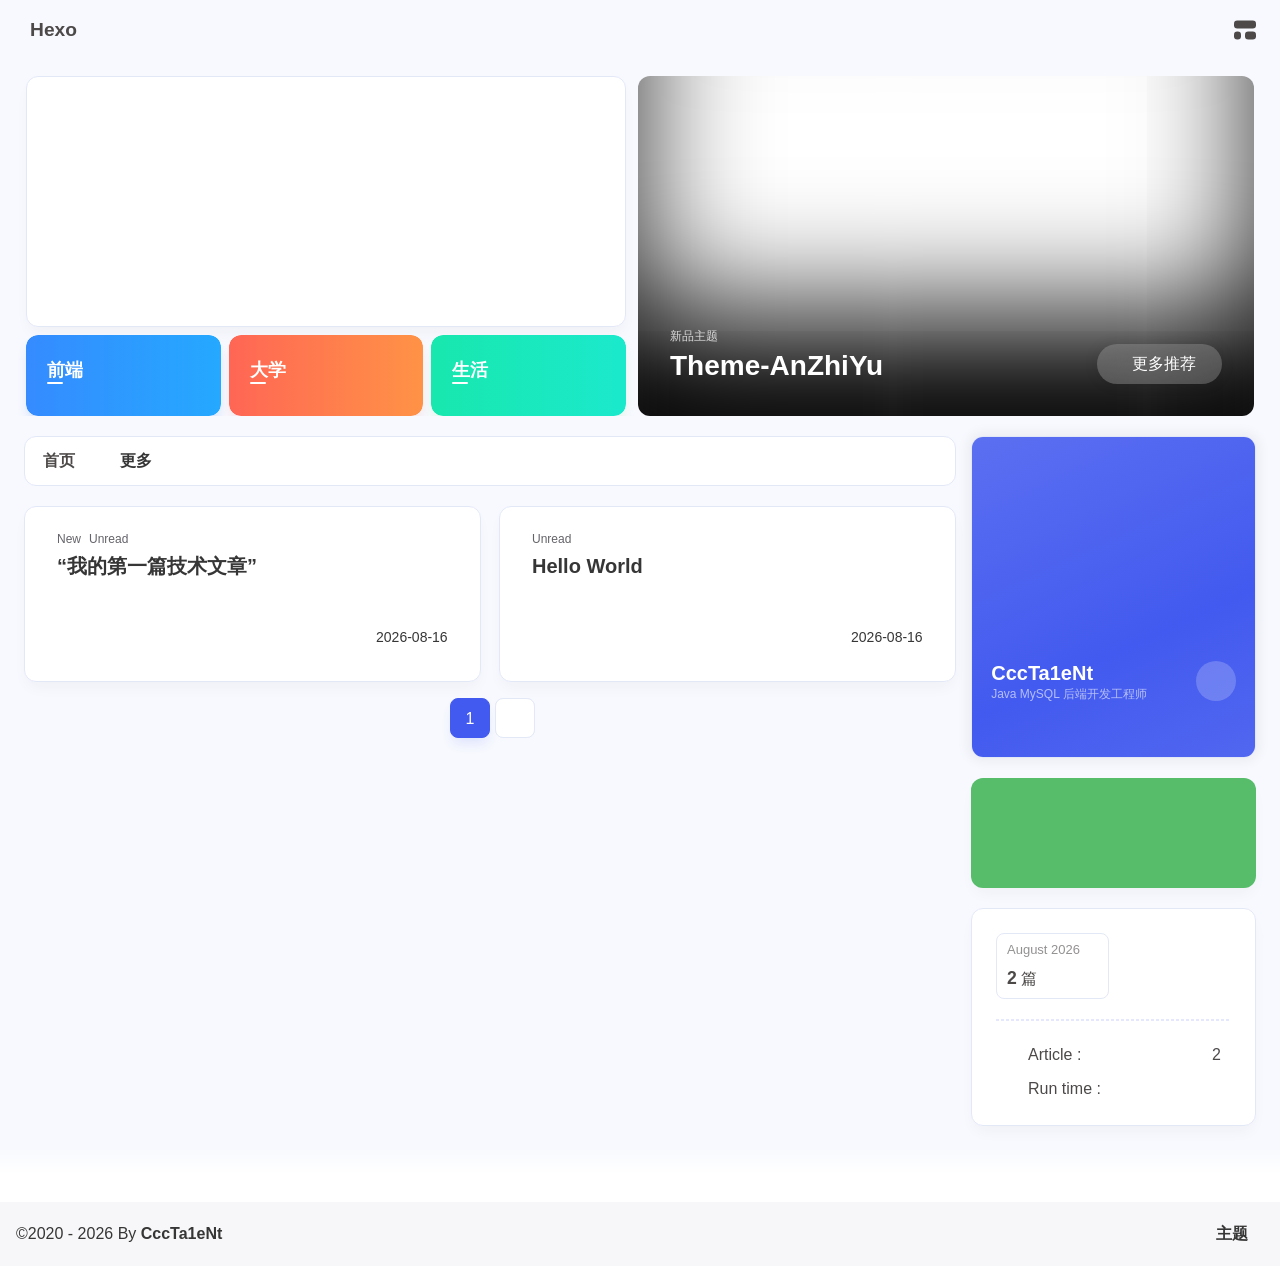
==== commit b9eb8d11: "Site updated: 2026-08-25 14:22:05" ====
--- a/index.html
+++ b/index.html
@@ -60,7 +60,7 @@
   isHome: true,
   isHighlightShrink: false,
   isToc: false,
-  postUpdate: '2026-08-25 14:15:35',
+  postUpdate: '2026-08-25 14:21:53',
   postMainColor: '',
 }</script><noscript><style type="text/css">
   #nav {
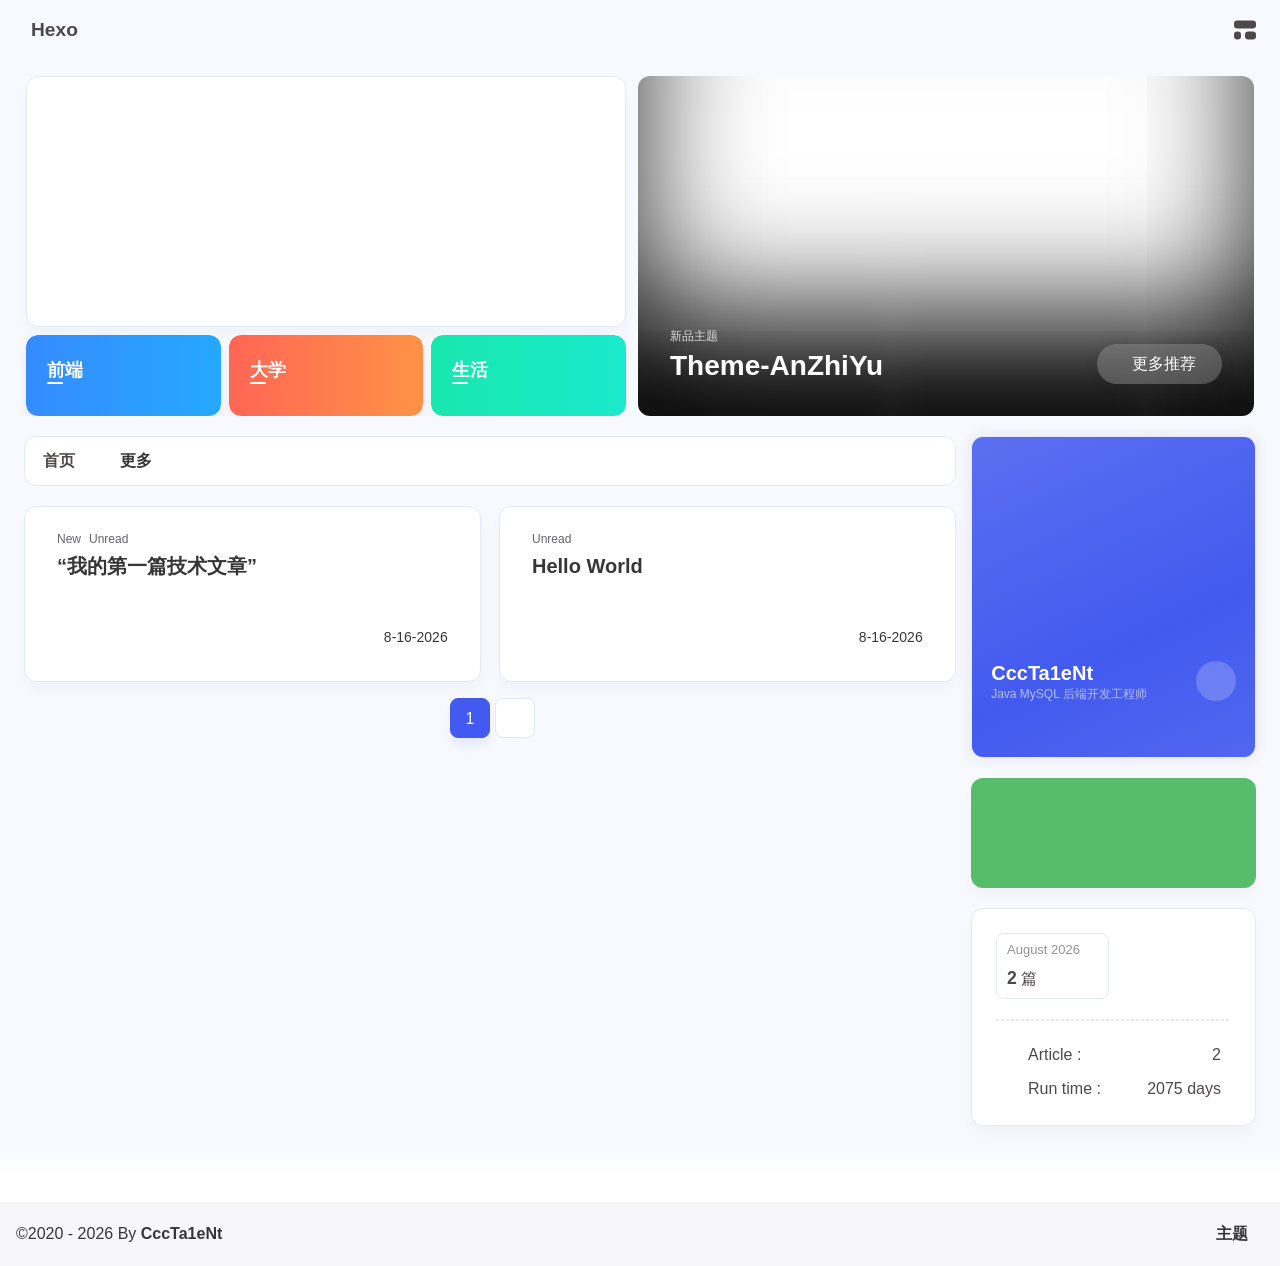
==== commit c875d89c: "Site updated: 2026-08-25 15:12:29" ====
--- a/index.html
+++ b/index.html
@@ -60,7 +60,7 @@
   isHome: true,
   isHighlightShrink: false,
   isToc: false,
-  postUpdate: '2026-08-25 14:21:53',
+  postUpdate: '2026-08-25 15:12:18',
   postMainColor: '',
 }</script><noscript><style type="text/css">
   #nav {
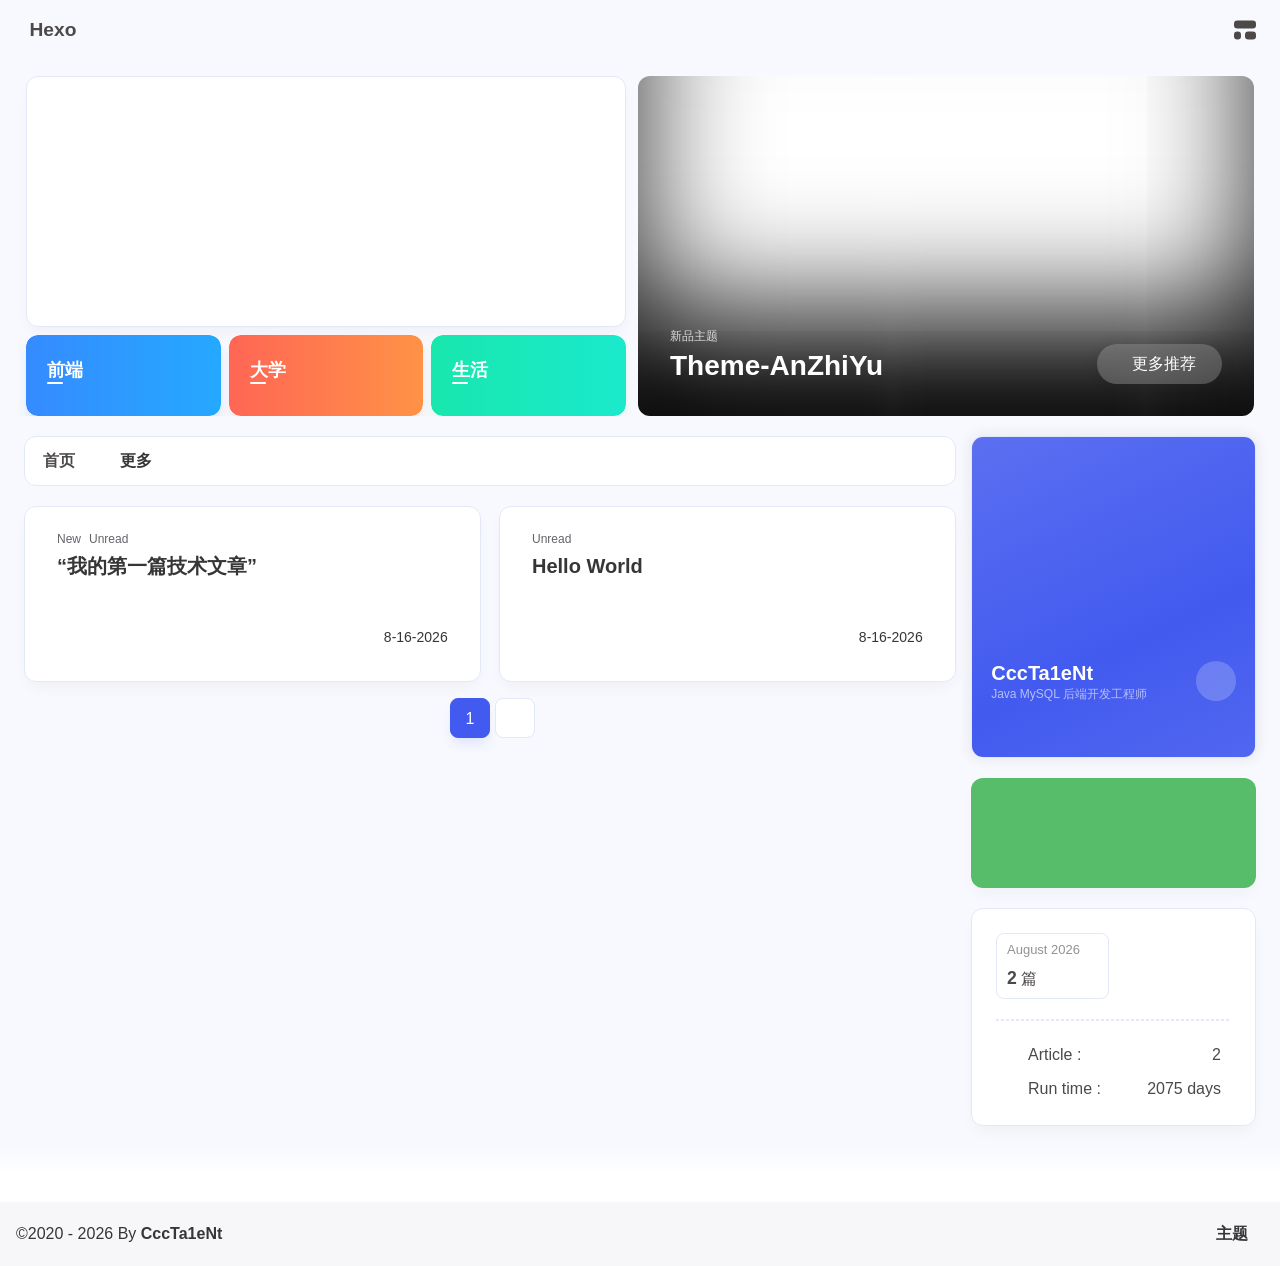
==== commit 99aefad6: "Site updated: 2026-08-25 15:59:33" ====
--- a/index.html
+++ b/index.html
@@ -60,7 +60,7 @@
   isHome: true,
   isHighlightShrink: false,
   isToc: false,
-  postUpdate: '2026-08-25 15:12:18',
+  postUpdate: '2026-08-25 15:59:24',
   postMainColor: '',
 }</script><noscript><style type="text/css">
   #nav {
@@ -203,7 +203,7 @@
 if (true) {
   document.addEventListener('pjax:send', () => { preloader.initLoading() })
   document.addEventListener('pjax:complete', () => { preloader.endLoading() })
-}</script><link rel="stylesheet" href="https://cdn.cbd.int/anzhiyu-theme-static@1.1.10/progress_bar/progress_bar.css"/><script async="async" src="https://cdn.cbd.int/pace-js@1.2.4/pace.min.js" data-pace-options="{ &quot;restartOnRequestAfter&quot;:false,&quot;eventLag&quot;:false}"></script><div class="page" id="body-wrap"><header class="not-top-img" id="page-header"><nav id="nav"><div id="nav-group"><span id="blog_name"><a id="site-name" href="/" accesskey="h"><div class="title">Hexo</div><i class="anzhiyufont anzhiyu-icon-house-chimney"></i></a></span><div class="mask-name-container"><div id="name-container"><a id="page-name" href="javascript:anzhiyu.scrollToDest(0, 500)">PAGE_NAME</a></div></div><div id="menus"></div><div id="nav-right"><div class="nav-button" id="randomPost_button"><a class="site-page" onclick="toRandomPost()" title="Random Post" href="javascript:void(0);"><i class="anzhiyufont anzhiyu-icon-dice"></i></a></div><input id="center-console" type="checkbox"/><label class="widget" for="center-console" title="Console" onclick="anzhiyu.switchConsole();"><i class="left"></i><i class="widget center"></i><i class="widget right"></i></label><div id="console"><div class="console-card-group-reward"><ul class="reward-all console-card"><li class="reward-item"><a href="https://npm.elemecdn.com/anzhiyu-blog@1.1.6/img/post/common/qrcode-weichat.png" target="_blank"><img class="post-qr-code-img" alt="微信" src= "[data-uri]" onerror="this.onerror=null,this.src=&quot;/img/404.jpg&quot;" data-lazy-src="https://npm.elemecdn.com/anzhiyu-blog@1.1.6/img/post/common/qrcode-weichat.png"/></a><div class="post-qr-code-desc">微信</div></li><li class="reward-item"><a href="https://npm.elemecdn.com/anzhiyu-blog@1.1.6/img/post/common/qrcode-alipay.png" target="_blank"><img class="post-qr-code-img" alt="支付宝" src= "[data-uri]" onerror="this.onerror=null,this.src=&quot;/img/404.jpg&quot;" data-lazy-src="https://npm.elemecdn.com/anzhiyu-blog@1.1.6/img/post/common/qrcode-alipay.png"/></a><div class="post-qr-code-desc">支付宝</div></li></ul></div><div class="console-card-group"><div class="console-card-group-left"><div class="console-card" id="card-newest-comments"><div class="card-content"><div class="author-content-item-tips">Interaction</div><span class="author-content-item-title"> Newest Comments</span></div><div class="aside-list"><span>loading...</span></div></div></div><div class="console-card-group-right"><div class="console-card tags"><div class="card-content"><div class="author-content-item-tips">Interests</div><span class="author-content-item-title">Find your area of interest</span></div></div><div class="console-card history"><div class="item-headline"><i class="anzhiyufont anzhiyu-icon-box-archiv"></i><span>Articles</span></div><div class="card-archives"><div class="item-headline"><i class="anzhiyufont anzhiyu-icon-archive"></i><span>Archives</span></div><ul class="card-archive-list"><li class="card-archive-list-item"><a class="card-archive-list-link" href="/archives/2026/08/"><span class="card-archive-list-date">August 2026</span><div class="card-archive-list-count-group"><span class="card-archive-list-count">2</span><span>篇</span></div></a></li></ul></div><hr/></div></div></div><div class="button-group"><div class="console-btn-item"><a class="darkmode_switchbutton" title="Toggle Display Mode" href="javascript:void(0);"><i class="anzhiyufont anzhiyu-icon-moon"></i></a></div><div class="console-btn-item" id="consoleHideAside" onclick="anzhiyu.hideAsideBtn()" title="Toggle Sidebar"><a class="asideSwitch"><i class="anzhiyufont anzhiyu-icon-arrows-left-right"></i></a></div><div class="console-btn-item" id="consoleMusic" onclick="anzhiyu.musicToggle()" title="Toggle Music"><a class="music-switch"><i class="anzhiyufont anzhiyu-icon-music"></i></a></div></div><div class="console-mask" onclick="anzhiyu.hideConsole()" href="javascript:void(0);"></div></div><div class="nav-button" id="nav-totop"><a class="totopbtn" href="javascript:void(0);"><i class="anzhiyufont anzhiyu-icon-arrow-up"></i><span id="percent" onclick="anzhiyu.scrollToDest(0,500)">0</span></a></div><div id="toggle-menu"><a class="site-page" href="javascript:void(0);" title="Toggle"><i class="anzhiyufont anzhiyu-icon-bars"></i></a></div></div></div></nav></header><main id="blog-container"><div id="home_top"><div class="swiper_container_card" style="height: auto;width: 100%"><div id="bannerGroup"><div id="random-banner"><video id="hero-banner-video" style="position:absolute;top:0;left:0;width:100%;height:100%;object-fit:cover;pointer-events:none;z-index:1;" autoplay loop muted playsinline preload="auto"><source src="https://d8j0ntlcm91z4.cloudfront.net/user_38xzZboKViGWJOttwIXH07lWA1P/hf_20260317_100335_dc625816-c3c1-4b00-b93e-4cb301cf5ea5.mp4" type="video/mp4"></video><a id="random-hover" href="javascript:toRandomPost()"><i class="anzhiyufont anzhiyu-icon-paper-plane"></i><div class="bannerText">随便逛逛<i class="anzhiyufont anzhiyu-icon-arrow-right"></i></div></a></div><div class="categoryGroup"><div class="categoryItem" style="box-shadow:var(--anzhiyu-shadow-blue)"><a class="categoryButton blue" href="/categories/%E5%89%8D%E7%AB%AF%E5%BC%80%E5%8F%91/"><span class="categoryButtonText">前端</span><i class="anzhiyufont anzhiyu-icon-dove"></i></a></div><div class="categoryItem" style="box-shadow:var(--anzhiyu-shadow-red)"><a class="categoryButton red" href="/categories/%E5%A4%A7%E5%AD%A6%E7%94%9F%E6%B6%AF/"><span class="categoryButtonText">大学</span><i class="anzhiyufont anzhiyu-icon-fire"></i></a></div><div class="categoryItem" style="box-shadow:var(--anzhiyu-shadow-green)"><a class="categoryButton green" href="/categories/%E7%94%9F%E6%B4%BB%E6%97%A5%E5%B8%B8/"><span class="categoryButtonText">生活</span><i class="anzhiyufont anzhiyu-icon-book"></i></a></div></div></div><div class="topGroup"><div class="recent-post-item" onclick="pjax.loadUrl(&quot;/2026/08/16/%E2%80%9C%E6%88%91%E7%9A%84%E7%AC%AC%E4%B8%80%E7%AF%87%E6%8A%80%E6%9C%AF%E6%96%87%E7%AB%A0%E2%80%9D/&quot;)"><div class="post_cover left_radius"><a href="2026/08/16/“我的第一篇技术文章”/" title="“我的第一篇技术文章”"><span class="recent-post-top-text">荐</span><img class="post_bg" onerror="this.onerror=null;this.src='/img/404.jpg'" alt="cover"></a></div><div class="recent-post-info"><a class="article-title" href="2026/08/16/“我的第一篇技术文章”/" title="“我的第一篇技术文章”">“我的第一篇技术文章”</a></div></div><div class="recent-post-item" onclick="pjax.loadUrl(&quot;/2026/08/16/hello-world/&quot;)"><div class="post_cover left_radius"><a href="2026/08/16/hello-world/" title="Hello World"><span class="recent-post-top-text">荐</span><img class="post_bg" onerror="this.onerror=null;this.src='/img/404.jpg'" alt="cover"></a></div><div class="recent-post-info"><a class="article-title" href="2026/08/16/hello-world/" title="Hello World">Hello World</a></div></div><a class="todayCard" id="todayCard" target="_blank" rel="noopener" href="https://docs.anheyu.com/" style="z-index: 1;"><div class="todayCard-info"><div class="todayCard-tips">新品主题</div><div class="todayCard-title">Theme-AnZhiYu</div></div><img class="todayCard-cover" src= "[data-uri]" onerror="this.onerror=null,this.src=&quot;/img/404.jpg&quot;" data-lazy-src="https://bu.dusays.com/2023/05/13/645fa3cf90d70.webp" onerror="this.onerror=null;this.src='/img/404.jpg'" alt="封面"><div class="banner-button-group"><div class="banner-button" onclick="event.stopPropagation();event.preventDefault();anzhiyu.hideTodayCard();"><i class="anzhiyufont anzhiyu-icon-arrow-circle-right"></i><span class="banner-button-text">更多推荐</span></div></div></a></div><link rel="stylesheet"></div></div><script>(function() {
+}</script><link rel="stylesheet" href="https://cdn.cbd.int/anzhiyu-theme-static@1.1.10/progress_bar/progress_bar.css"/><script async="async" src="https://cdn.cbd.int/pace-js@1.2.4/pace.min.js" data-pace-options="{ &quot;restartOnRequestAfter&quot;:false,&quot;eventLag&quot;:false}"></script><div class="page" id="body-wrap"><header class="not-top-img" id="page-header"><nav id="nav"><div id="nav-group"><span id="blog_name"><a id="site-name" href="/" accesskey="h"><div class="title">Hexo</div><i class="anzhiyufont anzhiyu-icon-house-chimney"></i></a></span><div class="mask-name-container"><div id="name-container"><a id="page-name" href="javascript:anzhiyu.scrollToDest(0, 500)">PAGE_NAME</a></div></div><div id="menus"></div><div id="nav-right"><div class="nav-button" id="randomPost_button"><a class="site-page" onclick="toRandomPost()" title="Random Post" href="javascript:void(0);"><i class="anzhiyufont anzhiyu-icon-dice"></i></a></div><input id="center-console" type="checkbox"/><label class="widget" for="center-console" title="Console" onclick="anzhiyu.switchConsole();"><i class="left"></i><i class="widget center"></i><i class="widget right"></i></label><div id="console"><div class="console-card-group-reward"><ul class="reward-all console-card"><li class="reward-item"><a href="https://npm.elemecdn.com/anzhiyu-blog@1.1.6/img/post/common/qrcode-weichat.png" target="_blank"><img class="post-qr-code-img" alt="微信" src= "[data-uri]" onerror="this.onerror=null,this.src=&quot;/img/404.jpg&quot;" data-lazy-src="https://npm.elemecdn.com/anzhiyu-blog@1.1.6/img/post/common/qrcode-weichat.png"/></a><div class="post-qr-code-desc">微信</div></li><li class="reward-item"><a href="https://npm.elemecdn.com/anzhiyu-blog@1.1.6/img/post/common/qrcode-alipay.png" target="_blank"><img class="post-qr-code-img" alt="支付宝" src= "[data-uri]" onerror="this.onerror=null,this.src=&quot;/img/404.jpg&quot;" data-lazy-src="https://npm.elemecdn.com/anzhiyu-blog@1.1.6/img/post/common/qrcode-alipay.png"/></a><div class="post-qr-code-desc">支付宝</div></li></ul></div><div class="console-card-group"><div class="console-card-group-left"><div class="console-card" id="card-newest-comments"><div class="card-content"><div class="author-content-item-tips">Interaction</div><span class="author-content-item-title"> Newest Comments</span></div><div class="aside-list"><span>loading...</span></div></div></div><div class="console-card-group-right"><div class="console-card tags"><div class="card-content"><div class="author-content-item-tips">Interests</div><span class="author-content-item-title">Find your area of interest</span></div></div><div class="console-card history"><div class="item-headline"><i class="anzhiyufont anzhiyu-icon-box-archiv"></i><span>Articles</span></div><div class="card-archives"><div class="item-headline"><i class="anzhiyufont anzhiyu-icon-archive"></i><span>Archives</span></div><ul class="card-archive-list"><li class="card-archive-list-item"><a class="card-archive-list-link" href="/archives/2026/08/"><span class="card-archive-list-date">August 2026</span><div class="card-archive-list-count-group"><span class="card-archive-list-count">2</span><span>篇</span></div></a></li></ul></div><hr/></div></div></div><div class="button-group"><div class="console-btn-item"><a class="darkmode_switchbutton" title="Toggle Display Mode" href="javascript:void(0);"><i class="anzhiyufont anzhiyu-icon-moon"></i></a></div><div class="console-btn-item" id="consoleHideAside" onclick="anzhiyu.hideAsideBtn()" title="Toggle Sidebar"><a class="asideSwitch"><i class="anzhiyufont anzhiyu-icon-arrows-left-right"></i></a></div><div class="console-btn-item" id="consoleMusic" onclick="anzhiyu.musicToggle()" title="Toggle Music"><a class="music-switch"><i class="anzhiyufont anzhiyu-icon-music"></i></a></div></div><div class="console-mask" onclick="anzhiyu.hideConsole()" href="javascript:void(0);"></div></div><div class="nav-button" id="nav-totop"><a class="totopbtn" href="javascript:void(0);"><i class="anzhiyufont anzhiyu-icon-arrow-up"></i><span id="percent" onclick="anzhiyu.scrollToDest(0,500)">0</span></a></div><div id="toggle-menu"><a class="site-page" href="javascript:void(0);" title="Toggle"><i class="anzhiyufont anzhiyu-icon-bars"></i></a></div></div></div></nav></header><main id="blog-container"><div id="home_top"><div class="swiper_container_card" style="height: auto;width: 100%"><div id="bannerGroup"><div id="random-banner"><video id="hero-banner-video" style="position:absolute;top:0;left:0;width:100%;height:100%;object-fit:cover;pointer-events:none;z-index:1;" autoplay loop muted playsinline preload="auto"><source src="https://d8j0ntlcm91z4.cloudfront.net/user_38xzZboKViGWJOttwIXH07lWA1P/hf_20260317_100335_dc625816-c3c1-4b00-b93e-4cb301cf5ea5.mp4" type="video/mp4"></video><a id="random-hover" href="javascript:toRandomPost()"><i class="anzhiyufont anzhiyu-icon-paper-plane"></i><div class="bannerText">随便逛逛<i class="anzhiyufont anzhiyu-icon-arrow-right"></i></div></a></div><div class="categoryGroup"><div class="categoryItem" style="box-shadow:var(--anzhiyu-shadow-blue)"><a class="categoryButton blue" href="/categories/%E5%89%8D%E7%AB%AF%E5%BC%80%E5%8F%91/"><span class="categoryButtonText">前端</span><i class="anzhiyufont anzhiyu-icon-dove"></i></a></div><div class="categoryItem" style="box-shadow:var(--anzhiyu-shadow-red)"><a class="categoryButton red" href="/categories/%E5%A4%A7%E5%AD%A6%E7%94%9F%E6%B6%AF/"><span class="categoryButtonText">大学</span><i class="anzhiyufont anzhiyu-icon-fire"></i></a></div><div class="categoryItem" style="box-shadow:var(--anzhiyu-shadow-green)"><a class="categoryButton green" href="/categories/%E7%94%9F%E6%B4%BB%E6%97%A5%E5%B8%B8/"><span class="categoryButtonText">生活</span><i class="anzhiyufont anzhiyu-icon-book"></i></a></div></div></div><div class="topGroup"><div class="recent-post-item" onclick="pjax.loadUrl(&quot;/2026/08/16/hello-world/&quot;)"><div class="post_cover left_radius"><a href="2026/08/16/hello-world/" title="Hello World"><span class="recent-post-top-text">荐</span><img class="post_bg" onerror="this.onerror=null;this.src='/img/404.jpg'" alt="cover"></a></div><div class="recent-post-info"><a class="article-title" href="2026/08/16/hello-world/" title="Hello World">Hello World</a></div></div><div class="recent-post-item" onclick="pjax.loadUrl(&quot;/2026/08/16/%E2%80%9C%E6%88%91%E7%9A%84%E7%AC%AC%E4%B8%80%E7%AF%87%E6%8A%80%E6%9C%AF%E6%96%87%E7%AB%A0%E2%80%9D/&quot;)"><div class="post_cover left_radius"><a href="2026/08/16/“我的第一篇技术文章”/" title="“我的第一篇技术文章”"><span class="recent-post-top-text">荐</span><img class="post_bg" onerror="this.onerror=null;this.src='/img/404.jpg'" alt="cover"></a></div><div class="recent-post-info"><a class="article-title" href="2026/08/16/“我的第一篇技术文章”/" title="“我的第一篇技术文章”">“我的第一篇技术文章”</a></div></div><a class="todayCard" id="todayCard" target="_blank" rel="noopener" href="https://docs.anheyu.com/" style="z-index: 1;"><div class="todayCard-info"><div class="todayCard-tips">新品主题</div><div class="todayCard-title">Theme-AnZhiYu</div></div><img class="todayCard-cover" src= "[data-uri]" onerror="this.onerror=null,this.src=&quot;/img/404.jpg&quot;" data-lazy-src="https://bu.dusays.com/2023/05/13/645fa3cf90d70.webp" onerror="this.onerror=null;this.src='/img/404.jpg'" alt="封面"><div class="banner-button-group"><div class="banner-button" onclick="event.stopPropagation();event.preventDefault();anzhiyu.hideTodayCard();"><i class="anzhiyufont anzhiyu-icon-arrow-circle-right"></i><span class="banner-button-text">更多推荐</span></div></div></a></div><link rel="stylesheet"></div></div><script>(function() {
   function initRandomHover() {
     var banner = document.getElementById('random-banner');
     var hover = document.getElementById('random-hover');
@@ -248,7 +248,7 @@
 Deploy to remote sites1$ hexo deploy
 
 More info: Deployment
-</div></div></div><nav id="pagination"><div class="pagination"><span class="page-number current">1</span><div class="toPageGroup"><input id="toPageText" oninput="value=value.replace(/[^0-9]/g,'')" maxlength="3" onkeyup="this.value=this.value.replace(/[^u4e00-u9fa5w]/g,'')" aria-label="toPage"><a id="toPageButton" onclick="anzhiyu.toPage()"><i class="anzhiyufont anzhiyu-icon-angles-right" style="font-weight: inherit; font-size: 1rem;"></i></a></div></div></nav></div><div class="aside-content" id="aside-content"><div class="card-widget card-info"><div class="card-content"><div class="author-info-avatar"><img class="avatar-img" src= "[data-uri]" onerror="this.onerror=null,this.src=&quot;/img/404.jpg&quot;" data-lazy-src="/image/%E5%A4%B4%E5%83%8F.jpg" onerror="this.onerror=null;this.src='/img/friend_404.gif'" alt="avatar"/></div><div class="author-info__description"><div style="line-height:1.38;margin:0.6rem 0;text-align:justify;color:rgba(255, 255, 255, 0.8);">Hi，我是<b style="color:#fff">CccTa1eNt</b>，一位正在学习<b style="color:#fff">Java后端</b>的大学生</div><div style="line-height:1.38;margin:0.6rem 0;text-align:justify;color:rgba(255, 255, 255, 0.8);">在这里会记录我的<b style="color:#fff">学习笔记和心得</b>，还有对<b style="color:#fff">项目</b>的一些展示</div></div><div class="author-info__bottom-group"><a class="author-info__bottom-group-left" href="/"><h1 class="author-info__name">CccTa1eNt</h1><div class="author-info__desc">Java MySQL 后端开发工程师</div></a><div class="card-info-social-icons is-center"><a class="social-icon faa-parent animated-hover" href="https://github.com/CccTa1eNt" target="_blank" title="Github"><i class="anzhiyufont anzhiyu-icon-github"></i></a></div></div></div></div><div class="card-widget anzhiyu-right-widget" id="card-wechat" onclick="null"><div id="flip-wrapper"><div id="flip-content"><div class="face" style="background: url(https://bu.dusays.com/2023/01/13/63c02edf44033.png) center center / 100% no-repeat"></div><div class="back face" style="background: url(https://bu.dusays.com/2023/05/13/645fa415e8694.png) center center / 100% no-repeat"></div></div></div></div><div class="sticky_layout"><div class="card-widget"><div class="card-archives"><div class="item-headline"><i class="anzhiyufont anzhiyu-icon-archive"></i><span>Archives</span></div><ul class="card-archive-list"><li class="card-archive-list-item"><a class="card-archive-list-link" href="/archives/2026/08/"><span class="card-archive-list-date">August 2026</span><div class="card-archive-list-count-group"><span class="card-archive-list-count">2</span><span>篇</span></div></a></li></ul></div><hr/><div class="card-webinfo"><div class="item-headline"><i class="anzhiyufont anzhiyu-icon-chart-line"></i><span>Info</span></div><div class="webinfo"><div class="webinfo-item"><div class="webinfo-item-title"><i class="anzhiyufont anzhiyu-icon-file-lines"></i><div class="item-name">Article :</div></div><div class="item-count">2</div></div><div class="webinfo-item"><div class="webinfo-item-title"><i class="anzhiyufont anzhiyu-icon-stopwatch"></i><div class="item-name">Run time :</div></div><div class="item-count" id="runtimeshow" data-publishDate="2021-03-31T16:00:00.000Z"><i class="anzhiyufont anzhiyu-icon-spinner anzhiyu-spin"></i></div></div></div></div></div></div></div></div></main><footer id="footer"><div id="footer-wrap"></div><div id="footer-bar"><div class="footer-bar-links"><div class="footer-bar-left"><div id="footer-bar-tips"><div class="copyright">&copy;2020 - 2026 By <a class="footer-bar-link" href="/" title="CccTa1eNt" target="_blank">CccTa1eNt</a></div></div><div id="footer-type-tips"></div></div><div class="footer-bar-right"><a class="footer-bar-link" target="_blank" rel="noopener" href="https://github.com/anzhiyu-c/hexo-theme-anzhiyu" title="主题">主题</a></div></div></div></footer></div><div id="sidebar"><div id="menu-mask"></div><div id="sidebar-menus"><div class="sidebar-site-data site-data is-center"><a href="/archives/" title="archive"><div class="headline">Articles</div><div class="length-num">2</div></a><a href="/tags/" title="tag"><div class="headline">Tags</div><div class="length-num">0</div></a><a href="/categories/" title="category"><div class="headline">Categories</div><div class="length-num">0</div></a></div><span class="sidebar-menu-item-title">Function</span><div class="sidebar-menu-item"><a class="darkmode_switchbutton menu-child" href="javascript:void(0);" title="Display Mode"><i class="anzhiyufont anzhiyu-icon-circle-half-stroke"></i><span>Display Mode</span></a></div><div class="back-menu-list-groups"><div class="back-menu-list-group"><div class="back-menu-list-title">网页</div><div class="back-menu-list"><a class="back-menu-item" target="_blank" rel="noopener" href="https://hexo.anheyu.com/" title="博客"><img class="back-menu-item-icon" src= "[data-uri]" onerror="this.onerror=null,this.src=&quot;/img/404.jpg&quot;" data-lazy-src="/img/favicon.ico" alt="博客"/><span class="back-menu-item-text">博客</span></a></div></div><div class="back-menu-list-group"><div class="back-menu-list-title">项目</div><div class="back-menu-list"><a class="back-menu-item" target="_blank" rel="noopener" href="https://image.anheyu.com/" title="安知鱼图床"><img class="back-menu-item-icon" src= "[data-uri]" onerror="this.onerror=null,this.src=&quot;/img/404.jpg&quot;" data-lazy-src="https://image.anheyu.com/favicon.ico" alt="安知鱼图床"/><span class="back-menu-item-text">安知鱼图床</span></a></div></div></div><span class="sidebar-menu-item-title">标签</span></div></div><div id="rightside"><div id="rightside-config-hide"><button id="translateLink" type="button" title="Switch Between Traditional Chinese And Simplified Chinese">繁</button><button id="darkmode" type="button" title="Switch Between Light And Dark Mode"><i class="anzhiyufont anzhiyu-icon-circle-half-stroke"></i></button><button id="hide-aside-btn" type="button" title="Toggle between single-column and double-column"><i class="anzhiyufont anzhiyu-icon-arrows-left-right"></i></button></div><div id="rightside-config-show"><button id="rightside-config" type="button" title="Setting"><i class="anzhiyufont anzhiyu-icon-gear"></i></button><button id="go-up" type="button" title="Back To Top"><i class="anzhiyufont anzhiyu-icon-arrow-up"></i></button></div></div><div id="nav-music"><a id="nav-music-hoverTips" onclick="anzhiyu.musicToggle()" accesskey="m">播放音乐</a><div id="console-music-bg"></div><meting-js id="7568426530" server="netease" type="playlist" mutex="true" preload="none" theme="var(--anzhiyu-main)" data-lrctype="0" order="random" volume="0.7"></meting-js></div><div id="rightMenu"><div class="rightMenu-group rightMenu-small"><div class="rightMenu-item" id="menu-backward"><i class="anzhiyufont anzhiyu-icon-arrow-left"></i></div><div class="rightMenu-item" id="menu-forward"><i class="anzhiyufont anzhiyu-icon-arrow-right"></i></div><div class="rightMenu-item" id="menu-refresh"><i class="anzhiyufont anzhiyu-icon-arrow-rotate-right" style="font-size: 1rem;"></i></div><div class="rightMenu-item" id="menu-top"><i class="anzhiyufont anzhiyu-icon-arrow-up"></i></div></div><div class="rightMenu-group rightMenu-line rightMenuPlugin"><div class="rightMenu-item" id="menu-copytext"><i class="anzhiyufont anzhiyu-icon-copy"></i><span>复制选中文本</span></div><div class="rightMenu-item" id="menu-pastetext"><i class="anzhiyufont anzhiyu-icon-paste"></i><span>粘贴文本</span></div><a class="rightMenu-item" id="menu-commenttext"><i class="anzhiyufont anzhiyu-icon-comment-medical"></i><span>引用到评论</span></a><div class="rightMenu-item" id="menu-newwindow"><i class="anzhiyufont anzhiyu-icon-window-restore"></i><span>新窗口打开</span></div><div class="rightMenu-item" id="menu-copylink"><i class="anzhiyufont anzhiyu-icon-link"></i><span>复制链接地址</span></div><div class="rightMenu-item" id="menu-copyimg"><i class="anzhiyufont anzhiyu-icon-images"></i><span>复制此图片</span></div><div class="rightMenu-item" id="menu-downloadimg"><i class="anzhiyufont anzhiyu-icon-download"></i><span>下载此图片</span></div><div class="rightMenu-item" id="menu-newwindowimg"><i class="anzhiyufont anzhiyu-icon-window-restore"></i><span>新窗口打开图片</span></div><div class="rightMenu-item" id="menu-search"><i class="anzhiyufont anzhiyu-icon-magnifying-glass"></i><span>站内搜索</span></div><div class="rightMenu-item" id="menu-searchBaidu"><i class="anzhiyufont anzhiyu-icon-magnifying-glass"></i><span>百度搜索</span></div><div class="rightMenu-item" id="menu-music-toggle"><i class="anzhiyufont anzhiyu-icon-play"></i><span>播放音乐</span></div><div class="rightMenu-item" id="menu-music-back"><i class="anzhiyufont anzhiyu-icon-backward"></i><span>切换到上一首</span></div><div class="rightMenu-item" id="menu-music-forward"><i class="anzhiyufont anzhiyu-icon-forward"></i><span>切换到下一首</span></div><div class="rightMenu-item" id="menu-music-playlist" onclick="window.open(&quot;https://y.qq.com/n/ryqq/playlist/8802438608&quot;, &quot;_blank&quot;);" style="display: none;"><i class="anzhiyufont anzhiyu-icon-radio"></i><span>查看所有歌曲</span></div><div class="rightMenu-item" id="menu-music-copyMusicName"><i class="anzhiyufont anzhiyu-icon-copy"></i><span>复制歌名</span></div></div><div class="rightMenu-group rightMenu-line rightMenuOther"><a class="rightMenu-item menu-link" id="menu-randomPost"><i class="anzhiyufont anzhiyu-icon-shuffle"></i><span>随便逛逛</span></a><a class="rightMenu-item menu-link" href="/categories/"><i class="anzhiyufont anzhiyu-icon-cube"></i><span>博客分类</span></a><a class="rightMenu-item menu-link" href="/tags/"><i class="anzhiyufont anzhiyu-icon-tags"></i><span>文章标签</span></a></div><div class="rightMenu-group rightMenu-line rightMenuOther"><a class="rightMenu-item" id="menu-copy" href="javascript:void(0);"><i class="anzhiyufont anzhiyu-icon-copy"></i><span>复制地址</span></a><a class="rightMenu-item" id="menu-commentBarrage" href="javascript:void(0);"><i class="anzhiyufont anzhiyu-icon-message"></i><span class="menu-commentBarrage-text">关闭热评</span></a><a class="rightMenu-item" id="menu-darkmode" href="javascript:void(0);"><i class="anzhiyufont anzhiyu-icon-circle-half-stroke"></i><span class="menu-darkmode-text">深色模式</span></a><a class="rightMenu-item" id="menu-translate" href="javascript:void(0);"><i class="anzhiyufont anzhiyu-icon-language"></i><span>轉為繁體</span></a></div></div><div id="rightmenu-mask"></div><div><script src="/js/utils.js"></script><script src="/js/main.js"></script><script src="/js/tw_cn.js"></script><script src="https://cdn.cbd.int/@fancyapps/ui@6.1.6/dist/fancybox/fancybox.umd.js"></script><script src="https://cdn.cbd.int/instant.page@5.2.0/instantpage.js" type="module"></script><script src="https://cdn.cbd.int/vanilla-lazyload@19.1.3/dist/lazyload.iife.min.js"></script><script src="https://cdn.cbd.int/node-snackbar@0.1.16/dist/snackbar.min.js"></script><canvas id="universe"></canvas><script async src="https://npm.elemecdn.com/anzhiyu-theme-static@1.0.0/dark/dark.js"></script><script>// 消除控制台打印
+</div></div></div><nav id="pagination"><div class="pagination"><span class="page-number current">1</span><div class="toPageGroup"><input id="toPageText" oninput="value=value.replace(/[^0-9]/g,'')" maxlength="3" onkeyup="this.value=this.value.replace(/[^u4e00-u9fa5w]/g,'')" aria-label="toPage"><a id="toPageButton" onclick="anzhiyu.toPage()"><i class="anzhiyufont anzhiyu-icon-angles-right" style="font-weight: inherit; font-size: 1rem;"></i></a></div></div></nav></div><div class="aside-content" id="aside-content"><div class="card-widget card-info"><div class="card-content"><div class="author-info-avatar"><img class="avatar-img" src= "[data-uri]" onerror="this.onerror=null,this.src=&quot;/img/404.jpg&quot;" data-lazy-src="/image/%E5%A4%B4%E5%83%8F.jpg" onerror="this.onerror=null;this.src='/img/friend_404.gif'" alt="avatar"/></div><div class="author-info__description"><div style="line-height:1.38;margin:0.6rem 0;text-align:justify;color:rgba(255, 255, 255, 0.8);">Hi，我是<b style="color:#fff">CccTa1eNt</b>，一位正在学习<b style="color:#fff">Java后端</b>的大学生</div><div style="line-height:1.38;margin:0.6rem 0;text-align:justify;color:rgba(255, 255, 255, 0.8);">在这里会记录我的<b style="color:#fff">学习笔记和心得</b>，还有对<b style="color:#fff">项目</b>的一些展示</div></div><div class="author-info__bottom-group"><a class="author-info__bottom-group-left" href="/"><h1 class="author-info__name">CccTa1eNt</h1><div class="author-info__desc">Java MySQL 后端开发工程师</div></a><div class="card-info-social-icons is-center"><a class="social-icon faa-parent animated-hover" href="https://github.com/CccTa1eNt" target="_blank" title="Github"><i class="anzhiyufont anzhiyu-icon-github"></i></a></div></div></div></div><div class="card-widget anzhiyu-right-widget" id="card-wechat" onclick="null"><div id="flip-wrapper"><div id="flip-content"><div class="face" style="background: url(https://bu.dusays.com/2023/01/13/63c02edf44033.png) center center / 100% no-repeat"></div><div class="back face" style="background: url(https://bu.dusays.com/2023/05/13/645fa415e8694.png) center center / 100% no-repeat"></div></div></div></div><div class="sticky_layout"><div class="card-widget"><div class="card-archives"><div class="item-headline"><i class="anzhiyufont anzhiyu-icon-archive"></i><span>Archives</span></div><ul class="card-archive-list"><li class="card-archive-list-item"><a class="card-archive-list-link" href="/archives/2026/08/"><span class="card-archive-list-date">August 2026</span><div class="card-archive-list-count-group"><span class="card-archive-list-count">2</span><span>篇</span></div></a></li></ul></div><hr/><div class="card-webinfo"><div class="item-headline"><i class="anzhiyufont anzhiyu-icon-chart-line"></i><span>Info</span></div><div class="webinfo"><div class="webinfo-item"><div class="webinfo-item-title"><i class="anzhiyufont anzhiyu-icon-file-lines"></i><div class="item-name">Article :</div></div><div class="item-count">2</div></div><div class="webinfo-item"><div class="webinfo-item-title"><i class="anzhiyufont anzhiyu-icon-stopwatch"></i><div class="item-name">Run time :</div></div><div class="item-count" id="runtimeshow" data-publishDate="2021-03-31T16:00:00.000Z"><i class="anzhiyufont anzhiyu-icon-spinner anzhiyu-spin"></i></div></div></div></div></div></div></div></div></main><footer id="footer"><div id="footer-wrap"></div><div id="footer-bar"><div class="footer-bar-links"><div class="footer-bar-left"><div id="footer-bar-tips"><div class="copyright">&copy;2020 - 2026 By <a class="footer-bar-link" href="/" title="CccTa1eNt" target="_blank">CccTa1eNt</a></div></div><div id="footer-type-tips"></div></div><div class="footer-bar-right"><a class="footer-bar-link" target="_blank" rel="noopener" href="https://github.com/anzhiyu-c/hexo-theme-anzhiyu" title="主题">主题</a></div></div></div></footer></div><div id="sidebar"><div id="menu-mask"></div><div id="sidebar-menus"><div class="sidebar-site-data site-data is-center"><a href="/archives/" title="archive"><div class="headline">Articles</div><div class="length-num">2</div></a><a href="/tags/" title="tag"><div class="headline">Tags</div><div class="length-num">0</div></a><a href="/categories/" title="category"><div class="headline">Categories</div><div class="length-num">0</div></a></div><span class="sidebar-menu-item-title">Function</span><div class="sidebar-menu-item"><a class="darkmode_switchbutton menu-child" href="javascript:void(0);" title="Display Mode"><i class="anzhiyufont anzhiyu-icon-circle-half-stroke"></i><span>Display Mode</span></a></div><div class="back-menu-list-groups"><div class="back-menu-list-group"><div class="back-menu-list-title">网页</div><div class="back-menu-list"><a class="back-menu-item" target="_blank" rel="noopener" href="https://hexo.anheyu.com/" title="博客"><img class="back-menu-item-icon" src= "[data-uri]" onerror="this.onerror=null,this.src=&quot;/img/404.jpg&quot;" data-lazy-src="/img/favicon.ico" alt="博客"/><span class="back-menu-item-text">博客</span></a></div></div><div class="back-menu-list-group"><div class="back-menu-list-title">项目</div><div class="back-menu-list"><a class="back-menu-item" target="_blank" rel="noopener" href="https://image.anheyu.com/" title="安知鱼图床"><img class="back-menu-item-icon" src= "[data-uri]" onerror="this.onerror=null,this.src=&quot;/img/404.jpg&quot;" data-lazy-src="https://image.anheyu.com/favicon.ico" alt="安知鱼图床"/><span class="back-menu-item-text">安知鱼图床</span></a></div></div></div><span class="sidebar-menu-item-title">标签</span></div></div><div id="rightside"><div id="rightside-config-hide"><button id="translateLink" type="button" title="Switch Between Traditional Chinese And Simplified Chinese">繁</button><button id="darkmode" type="button" title="Switch Between Light And Dark Mode"><i class="anzhiyufont anzhiyu-icon-circle-half-stroke"></i></button><button id="hide-aside-btn" type="button" title="Toggle between single-column and double-column"><i class="anzhiyufont anzhiyu-icon-arrows-left-right"></i></button></div><div id="rightside-config-show"><button id="rightside-config" type="button" title="Setting"><i class="anzhiyufont anzhiyu-icon-gear"></i></button><button id="go-up" type="button" title="Back To Top"><i class="anzhiyufont anzhiyu-icon-arrow-up"></i></button></div></div><div id="nav-music"><a id="nav-music-hoverTips" onclick="anzhiyu.musicToggle()" accesskey="m">播放音乐</a><div id="console-music-bg"></div><meting-js id="7568426530" server="netease" type="playlist" mutex="true" preload="none" theme="var(--anzhiyu-main)" data-lrctype="0" order="list" volume="0.7" list-folded="false"></meting-js></div><div id="rightMenu"><div class="rightMenu-group rightMenu-small"><div class="rightMenu-item" id="menu-backward"><i class="anzhiyufont anzhiyu-icon-arrow-left"></i></div><div class="rightMenu-item" id="menu-forward"><i class="anzhiyufont anzhiyu-icon-arrow-right"></i></div><div class="rightMenu-item" id="menu-refresh"><i class="anzhiyufont anzhiyu-icon-arrow-rotate-right" style="font-size: 1rem;"></i></div><div class="rightMenu-item" id="menu-top"><i class="anzhiyufont anzhiyu-icon-arrow-up"></i></div></div><div class="rightMenu-group rightMenu-line rightMenuPlugin"><div class="rightMenu-item" id="menu-copytext"><i class="anzhiyufont anzhiyu-icon-copy"></i><span>复制选中文本</span></div><div class="rightMenu-item" id="menu-pastetext"><i class="anzhiyufont anzhiyu-icon-paste"></i><span>粘贴文本</span></div><a class="rightMenu-item" id="menu-commenttext"><i class="anzhiyufont anzhiyu-icon-comment-medical"></i><span>引用到评论</span></a><div class="rightMenu-item" id="menu-newwindow"><i class="anzhiyufont anzhiyu-icon-window-restore"></i><span>新窗口打开</span></div><div class="rightMenu-item" id="menu-copylink"><i class="anzhiyufont anzhiyu-icon-link"></i><span>复制链接地址</span></div><div class="rightMenu-item" id="menu-copyimg"><i class="anzhiyufont anzhiyu-icon-images"></i><span>复制此图片</span></div><div class="rightMenu-item" id="menu-downloadimg"><i class="anzhiyufont anzhiyu-icon-download"></i><span>下载此图片</span></div><div class="rightMenu-item" id="menu-newwindowimg"><i class="anzhiyufont anzhiyu-icon-window-restore"></i><span>新窗口打开图片</span></div><div class="rightMenu-item" id="menu-search"><i class="anzhiyufont anzhiyu-icon-magnifying-glass"></i><span>站内搜索</span></div><div class="rightMenu-item" id="menu-searchBaidu"><i class="anzhiyufont anzhiyu-icon-magnifying-glass"></i><span>百度搜索</span></div><div class="rightMenu-item" id="menu-music-toggle"><i class="anzhiyufont anzhiyu-icon-play"></i><span>播放音乐</span></div><div class="rightMenu-item" id="menu-music-back"><i class="anzhiyufont anzhiyu-icon-backward"></i><span>切换到上一首</span></div><div class="rightMenu-item" id="menu-music-forward"><i class="anzhiyufont anzhiyu-icon-forward"></i><span>切换到下一首</span></div><div class="rightMenu-item" id="menu-music-playlist" onclick="window.open(&quot;https://y.qq.com/n/ryqq/playlist/8802438608&quot;, &quot;_blank&quot;);" style="display: none;"><i class="anzhiyufont anzhiyu-icon-radio"></i><span>查看所有歌曲</span></div><div class="rightMenu-item" id="menu-music-copyMusicName"><i class="anzhiyufont anzhiyu-icon-copy"></i><span>复制歌名</span></div></div><div class="rightMenu-group rightMenu-line rightMenuOther"><a class="rightMenu-item menu-link" id="menu-randomPost"><i class="anzhiyufont anzhiyu-icon-shuffle"></i><span>随便逛逛</span></a><a class="rightMenu-item menu-link" href="/categories/"><i class="anzhiyufont anzhiyu-icon-cube"></i><span>博客分类</span></a><a class="rightMenu-item menu-link" href="/tags/"><i class="anzhiyufont anzhiyu-icon-tags"></i><span>文章标签</span></a></div><div class="rightMenu-group rightMenu-line rightMenuOther"><a class="rightMenu-item" id="menu-copy" href="javascript:void(0);"><i class="anzhiyufont anzhiyu-icon-copy"></i><span>复制地址</span></a><a class="rightMenu-item" id="menu-commentBarrage" href="javascript:void(0);"><i class="anzhiyufont anzhiyu-icon-message"></i><span class="menu-commentBarrage-text">关闭热评</span></a><a class="rightMenu-item" id="menu-darkmode" href="javascript:void(0);"><i class="anzhiyufont anzhiyu-icon-circle-half-stroke"></i><span class="menu-darkmode-text">深色模式</span></a><a class="rightMenu-item" id="menu-translate" href="javascript:void(0);"><i class="anzhiyufont anzhiyu-icon-language"></i><span>轉為繁體</span></a></div></div><div id="rightmenu-mask"></div><div><script src="/js/utils.js"></script><script src="/js/main.js"></script><script src="/js/tw_cn.js"></script><script src="https://cdn.cbd.int/@fancyapps/ui@6.1.6/dist/fancybox/fancybox.umd.js"></script><script src="https://cdn.cbd.int/instant.page@5.2.0/instantpage.js" type="module"></script><script src="https://cdn.cbd.int/vanilla-lazyload@19.1.3/dist/lazyload.iife.min.js"></script><script src="https://cdn.cbd.int/node-snackbar@0.1.16/dist/snackbar.min.js"></script><canvas id="universe"></canvas><script async src="https://npm.elemecdn.com/anzhiyu-theme-static@1.0.0/dark/dark.js"></script><script>// 消除控制台打印
 var HoldLog = console.log;
 console.log = function () {};
 let now1 = new Date();
